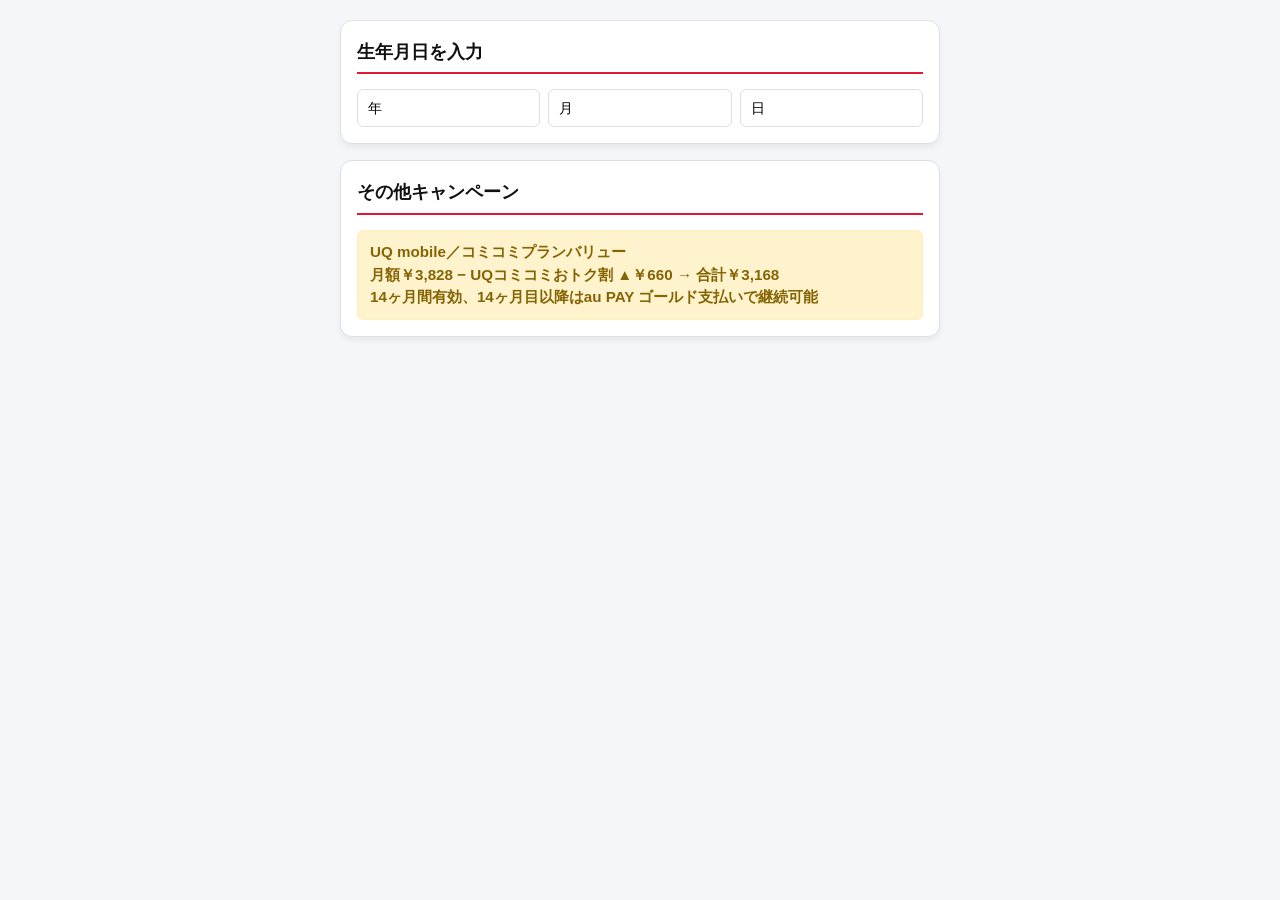
==== age.html @ 6cf2bc68 "Add files via upload" ====
<!DOCTYPE html>
<html lang="ja">

<head>
  <meta charset="UTF-8">
  <meta name="viewport" content="width=device-width, initial-scale=1.0">
  <title>年齢別プラン・キャンペーン</title>
  <link rel="stylesheet" href="style.css">
  <style>
    html,
    body {
      overscroll-behavior-y: auto;
    }

    body {
      padding: 20px 16px 40px;
    }

    .birth-select-row {
      display: flex;
      align-items: center;
      gap: 8px;
    }

    .birth-select-row select {
      flex: 1;
      min-width: 0;
    }

    #birth-age-display {
      display: none;
      margin-top: 12px;
      font-weight: 700;
      font-size: 1rem;
      color: var(--primary-color);
    }

    #age-no-match {
      display: none;
      color: var(--text-sub);
      font-size: 0.9rem;
      padding: 8px 4px;
    }

    .plan-result-card {
      border-left-width: 6px;
      border-left-style: solid;
      padding: 0;
      overflow: hidden;
    }

    .plan-card-header {
      display: flex;
      align-items: center;
      gap: 10px;
      width: 100%;
      border: none;
      background: transparent;
      margin: 0;
      padding: 16px;
      font: inherit;
      text-align: left;
      cursor: pointer;
      color: inherit;
    }

    .plan-card-header:focus-visible {
      outline: 2px solid var(--primary-color);
      outline-offset: -2px;
    }

    .plan-card-chevron {
      margin-left: auto;
      flex-shrink: 0;
      font-size: 0.8rem;
      color: var(--text-sub);
      transition: transform 0.2s ease;
    }

    .plan-card-header[aria-expanded="true"] .plan-card-chevron {
      transform: rotate(180deg);
    }

    .plan-card-body {
      display: none;
      padding: 0 16px 16px;
    }

    .plan-card-total-memo {
      display: none;
    }

    .result-card-carrier {
      display: inline-block;
      font-size: 0.75rem;
      font-weight: 700;
      padding: 2px 10px;
      border-radius: 999px;
      flex-shrink: 0;
    }

    .result-card-name {
      flex: 1;
      min-width: 0;
      font-size: 1.1rem;
      font-weight: 700;
      color: #111;
    }

    .result-card-age {
      font-size: 0.85rem;
      color: var(--text-sub);
      margin-top: -6px;
      margin-bottom: 12px;
    }

    .plan-sub-title {
      margin: 0 0 10px 0;
      font-size: 0.95rem;
      color: #555;
      font-weight: 700;
    }

    .no-discount-note {
      color: #888;
      font-size: 0.88rem;
    }

    #age-call-benefit-card .program-notice-box {
      margin-top: 0;
      margin-bottom: 10px;
    }

    #age-call-benefit-card .program-notice-box:last-child {
      margin-bottom: 0;
    }
  </style>
</head>

<body>
  <div class="container">
    <div class="card">
      <h2>生年月日を入力</h2>
      <div class="birth-select-row">
        <select id="birth-year" onchange="onBirthChange()"></select>
        <select id="birth-month" onchange="onBirthChange()"></select>
        <select id="birth-day" onchange="onBirthChange()"></select>
      </div>
      <div id="birth-age-display"></div>
    </div>

    <div id="age-results-section" style="display:none;">
      <div class="card">
        <h2>加入可能プラン一覧</h2>
        <div id="age-plan-list" class="result-container"></div>
        <div id="age-no-match">契約可能なプラン・キャンペーンがありません</div>
      </div>

      <div id="age-call-benefit-card" class="card" style="display:none;">
        <h2>当てはまる通話特典</h2>
        <div id="age-call-benefit-list"></div>
      </div>
    </div>

    <div class="card">
      <h2>その他キャンペーン</h2>
      <div class="program-notice-box" style="margin-top:0;">
        <strong>UQ mobile／コミコミプランバリュー</strong><br>
        月額￥3,828 − UQコミコミおトク割 ▲￥660 → 合計￥3,168<br>
        14ヶ月間有効、14ヶ月目以降はau PAY ゴールド支払いで継続可能
      </div>
    </div>
  </div>

  <script>
    // =======================================================================================================================
    // 📱 年齢別プランデータ（carrierdata.xlsx Sheet5 セクション1「年齢別プラン・キャンペーン」より）
    // =======================================================================================================================
    const carrierHue = { docomo: 350, au: 28, UQ: 200, softbank: 46, Rakuten: 265 };

    function buildPlanColor(carrier, planIndex) {
      const hue = carrierHue[carrier] ?? 0;
      const lightness = Math.min(70, 38 + planIndex * 9);
      const bgLightness = Math.max(92, 97 - planIndex * 1.4);
      return {
        accent: `hsl(${hue}, 68%, ${lightness}%)`,
        bg: `hsl(${hue}, 55%, ${bgLightness}%)`,
        badgeBg: `hsl(${hue}, 60%, 91%)`,
        badgeText: `hsl(${hue}, 65%, 30%)`,
        priceText: `hsl(${hue}, 65%, 32%)`,
      };
    }

    const agePlans = [
      {
        carrier: "docomo", carrierLabel: "ドコモ", plan: "U15はじめてスマホプラン",
        ageMin: 0, ageMax: 15, ageLabel: "15歳以下",
        strages: [{ giga: "5GB", price: 1815 }, { giga: "10GB", price: 2695 }],
        discounts: { family: [], card: [{ tier: 1, value: 187 }], net: null },
        deadline: "満19歳まで",
        memo: "最大12ヶ月間dポイント（500/1000）還元、家族間通話無料、みんなドコモ割カウント対象"
      },
      {
        carrier: "docomo", carrierLabel: "ドコモ", plan: "ドコモU22割",
        ageMin: 0, ageMax: 22, ageLabel: "22歳以下",
        strages: [{ giga: "~28GB", price: 2970 }, { giga: "28~30GB", price: 2970 }, { giga: "30GB~", price: 7898 }],
        discounts: { family: [{ tier: 1, value: 550 }, { tier: 2, value: 1210 }], card: [{ tier: 1, value: 220 }, { tier: 2, value: 550 }], net: 1210 },
        deadline: "7ヶ月間",
        memo: "7ヶ月以降通常ドコモMAX"
      },
      {
        carrier: "docomo", carrierLabel: "ドコモ", plan: "ドコモU29割",
        ageMin: 23, ageMax: 29, ageLabel: "23~29歳",
        strages: [{ giga: "~28GB", price: 2970 }, { giga: "28~30GB", price: 2970 }, { giga: "30GB~", price: 7898 }],
        discounts: { family: [{ tier: 1, value: 550 }, { tier: 2, value: 1210 }], card: [{ tier: 1, value: 220 }, { tier: 2, value: 550 }], net: 1210 },
        deadline: "3ヶ月間",
        memo: "3ヶ月以降通常ドコモMAX"
      },
      {
        carrier: "au", carrierLabel: "au", plan: "U12バリュープラン",
        ageMin: 5, ageMax: 12, ageLabel: "5~12歳",
        strages: [{ giga: "無制限", price: 1870 }],
        discounts: { family: [{ tier: 1, value: 1100 }], card: [{ tier: 1, value: 220 }], net: null },
        deadline: "無し",
        memo: "低速"
      },
      {
        carrier: "au", carrierLabel: "au", plan: "U18バリュープラン",
        ageMin: 5, ageMax: 18, ageLabel: "5~18歳",
        strages: [{ giga: "~3GB", price: 2398 }, { giga: "3~20GB", price: 4048 }],
        discounts: { family: [{ tier: 1, value: 220 }, { tier: 2, value: 550 }], card: [{ tier: 1, value: 220 }], net: 550 },
        deadline: "22歳まで",
        memo: "23歳以降は一律で~20GB 4,048円"
      },
      {
        carrier: "au", carrierLabel: "au", plan: "シニアバリュープラン",
        ageMin: 60, ageMax: 999, ageLabel: "60歳以上",
        strages: [{ giga: "5GB", price: 4048 }],
        discounts: { family: [], card: [{ tier: 2, value: 220 }], net: 1100 },
        deadline: "無し",
        memo: "5分通話無料、カードは銀行でも"
      },
      {
        carrier: "softbank", carrierLabel: "softbank", plan: "スマホデビュープラン",
        ageMin: 5, ageMax: 18, ageLabel: "5~18歳",
        strages: [{ giga: "4GB", price: 1078 }, { giga: "20GB", price: 2728 }],
        discounts: { family: [], card: [], net: null },
        deadline: "13ヶ月間",
        memo: "新規のみ、新みんな家族割カウント対象"
      },
      {
        carrier: "Rakuten", carrierLabel: "Rakuten", plan: "最強こども割",
        ageMin: 0, ageMax: 12, ageLabel: "12歳以下",
        strages: [{ giga: "~3GB", price: 528 }, { giga: "3~20GB", price: 1958 }, { giga: "20GB~", price: 3058 }],
        discounts: { family: [], card: [], net: null },
        deadline: "13歳誕生月まで",
        memo: ""
      },
      {
        carrier: "Rakuten", carrierLabel: "Rakuten", plan: "最強青春割",
        ageMin: 13, ageMax: 22, ageLabel: "13~22歳",
        strages: [{ giga: "~3GB", price: 858 }, { giga: "3~20GB", price: 1958 }, { giga: "20GB~", price: 3058 }],
        discounts: { family: [], card: [], net: null },
        deadline: "23歳誕生月の翌月まで",
        memo: ""
      },
      {
        carrier: "Rakuten", carrierLabel: "Rakuten", plan: "最強シニアプログラム",
        ageMin: 65, ageMax: 999, ageLabel: "65歳以上",
        strages: [{ giga: "~3GB", price: 858 }, { giga: "3~20GB", price: 1958 }, { giga: "20GB~", price: 3058 }],
        discounts: { family: [], card: [], net: null },
        deadline: "無し",
        memo: ""
      }
    ];

    // 📞 通話特典（セクション2）：年齢一致時に該当プランカード一覧の下へ注記表示
    const callBenefits = [
      {
        carrierLabel: "UQ mobile", plan: "トクトクプランⅡ",
        ageMin: 60, ageMax: 999,
        content: "24時間通話放題1,980円が880円に", price: 880, other: ""
      },
      {
        carrierLabel: "softbank", plan: "スマホデビュープラン",
        ageMin: 60, ageMax: 999,
        content: "24時間通話放題1,980円が880円に", price: 880, other: "ガラケーからの乗り換えまたは機種変更のみ対象"
      },
      {
        carrierLabel: "Rakuten", plan: "最強プラン",
        ageMin: 65, ageMax: 999,
        content: "15分通話無料1,980円が880円ポイント還元で実質月額1,100円", price: 880, other: ""
      }
    ];

    function renderPlanCard(p, idx) {
      const color = buildPlanColor(p.carrier, idx);
      const strageOptions = p.strages
        .map((s, i) => `<option value="${i}">${s.giga}　￥${s.price.toLocaleString()}</option>`)
        .join('');

      let discountHtml = '';

      if (p.discounts.family.length === 2) {
        discountHtml += `
          <div class="section">
            <label for="family-select-${idx}">家族割引:</label>
            <select id="family-select-${idx}" onchange="updatePlanTotal(${idx})">
              <option value="">-- 選択しない --</option>
              <option value="${p.discounts.family[0].value}">①　▲￥${p.discounts.family[0].value.toLocaleString()}</option>
              <option value="${p.discounts.family[1].value}">②　▲￥${p.discounts.family[1].value.toLocaleString()}</option>
            </select>
          </div>`;
      } else if (p.discounts.family.length === 1) {
        const t = p.discounts.family[0];
        discountHtml += `
          <label class="checkbox-label">
            <input type="checkbox" id="family-check-${idx}" data-value="${t.value}" onchange="updatePlanTotal(${idx})">
            家族割引${t.tier === 1 ? '①' : '②'}　▲￥${t.value.toLocaleString()}
          </label>`;
      }

      if (p.discounts.card.length === 2) {
        discountHtml += `
          <div class="section">
            <label for="card-select-${idx}">カード割引:</label>
            <select id="card-select-${idx}" onchange="updatePlanTotal(${idx})">
              <option value="">-- 選択しない --</option>
              <option value="${p.discounts.card[0].value}">①　▲￥${p.discounts.card[0].value.toLocaleString()}</option>
              <option value="${p.discounts.card[1].value}">②　▲￥${p.discounts.card[1].value.toLocaleString()}</option>
            </select>
          </div>`;
      } else if (p.discounts.card.length === 1) {
        const t = p.discounts.card[0];
        discountHtml += `
          <label class="checkbox-label">
            <input type="checkbox" id="card-check-${idx}" data-value="${t.value}" onchange="updatePlanTotal(${idx})">
            カード割引${t.tier === 1 ? '①' : '②'}　▲￥${t.value.toLocaleString()}
          </label>`;
      }

      if (p.discounts.net !== null) {
        discountHtml += `
          <label class="checkbox-label">
            <input type="checkbox" id="net-check-${idx}" data-value="${p.discounts.net}" onchange="updatePlanTotal(${idx})">
            ネット割引　▲￥${p.discounts.net.toLocaleString()}
          </label>`;
      }

      if (!discountHtml) {
        discountHtml = `<div class="no-discount-note">対象の割引はありません</div>`;
      }

      return `
        <div class="card plan-result-card" style="border-left-color:${color.accent}; background:${color.bg};">
          <button type="button" class="plan-card-header" aria-expanded="false" aria-controls="plan-card-body-${idx}" onclick="togglePlanCard(${idx})">
            <span class="result-card-carrier" style="background:${color.badgeBg}; color:${color.badgeText};">${p.carrierLabel}</span>
            <span class="result-card-name">${p.plan}</span>
            <span class="plan-card-chevron">▼</span>
          </button>

          <div class="plan-card-body" id="plan-card-body-${idx}">
            <div class="result-card-age">対象年齢：${p.ageLabel}</div>

            <div class="sub-container">
              <h3 class="plan-sub-title">月額</h3>
              <div class="section">
                <label for="strage-select-${idx}">容量:</label>
                <select id="strage-select-${idx}" onchange="updatePlanTotal(${idx})">
                  <option value="">-- 容量を選択 --</option>
                  ${strageOptions}
                </select>
              </div>
              <div class="subtotal-wrapper">
                <div class="subtotal-box bg-plan">月額: <span id="monthly-output-${idx}">￥0</span></div>
              </div>
            </div>

            <div class="sub-container">
              <h3 class="plan-sub-title">割引</h3>
              <div class="checkbox-group" style="margin-bottom:0;">
                ${discountHtml}
              </div>
              <div class="subtotal-wrapper">
                <div class="subtotal-box bg-discount">割引合計: <span id="discount-output-${idx}">▲￥0</span></div>
              </div>
            </div>

            <div class="plan-card-total-memo" id="plan-total-memo-${idx}">
              <div class="subtotal-wrapper" style="margin-top:14px;">
                <div class="subtotal-box" style="background:#fff; border:2px solid ${color.accent}; font-size:1rem;">
                  合計月額: <span id="total-output-${idx}" style="color:${color.priceText};">￥0</span>
                </div>
              </div>

              <div class="program-notice-box">
                <strong>メモ（備考）</strong><br>
                割引期限：${p.deadline}${p.memo ? `<br>${p.memo}` : ''}
              </div>
            </div>
          </div>
        </div>
      `;
    }

    function togglePlanCard(idx) {
      const header = document.querySelector(`#plan-card-body-${idx}`).previousElementSibling;
      const body = document.getElementById(`plan-card-body-${idx}`);
      const isOpen = body.style.display === 'block';
      body.style.display = isOpen ? 'none' : 'block';
      header.setAttribute('aria-expanded', String(!isOpen));
    }

    function updatePlanTotal(idx) {
      const p = agePlans[idx];
      const strageSelect = document.getElementById(`strage-select-${idx}`);
      const strageIdx = strageSelect.value;
      const monthlyPrice = strageIdx !== '' ? p.strages[strageIdx].price : 0;

      let discountTotal = 0;
      const familySelect = document.getElementById(`family-select-${idx}`);
      const familyCheck = document.getElementById(`family-check-${idx}`);
      if (familySelect && familySelect.value) discountTotal += parseInt(familySelect.value, 10);
      if (familyCheck && familyCheck.checked) discountTotal += parseInt(familyCheck.dataset.value, 10);

      const cardSelect = document.getElementById(`card-select-${idx}`);
      const cardCheck = document.getElementById(`card-check-${idx}`);
      if (cardSelect && cardSelect.value) discountTotal += parseInt(cardSelect.value, 10);
      if (cardCheck && cardCheck.checked) discountTotal += parseInt(cardCheck.dataset.value, 10);

      const netCheck = document.getElementById(`net-check-${idx}`);
      if (netCheck && netCheck.checked) discountTotal += parseInt(netCheck.dataset.value, 10);

      document.getElementById(`monthly-output-${idx}`).textContent = `￥${monthlyPrice.toLocaleString()}`;
      document.getElementById(`discount-output-${idx}`).textContent = `▲￥${discountTotal.toLocaleString()}`;

      const total = strageIdx !== '' ? Math.max(0, monthlyPrice - discountTotal) : 0;
      document.getElementById(`total-output-${idx}`).textContent = `￥${total.toLocaleString()}`;

      document.getElementById(`plan-total-memo-${idx}`).style.display = strageIdx !== '' ? 'block' : 'none';
    }

    // =======================================================================================================================
    // 🎂 生年月日プルダウン：年（西暦＋元号）・月・日を選択させ、そこから満年齢を算出する
    // =======================================================================================================================
    const eraTable = [
      { key: 'showa', name: '昭和', start: new Date(1926, 11, 25), end: new Date(1989, 0, 7) },
      { key: 'heisei', name: '平成', start: new Date(1989, 0, 8), end: new Date(2019, 3, 30) },
      { key: 'reiwa', name: '令和', start: new Date(2019, 4, 1), end: null },
    ];

    // 指定した西暦年に重なる元号区間を返す（1989年・2019年のように年の途中で改元する年は2区間になる）
    function getEraSegmentsForYear(y) {
      const yearStart = new Date(y, 0, 1);
      const yearEnd = new Date(y, 11, 31);
      const segments = [];
      eraTable.forEach(era => {
        const segStart = era.start > yearStart ? era.start : yearStart;
        const effectiveEnd = era.end === null ? yearEnd : (era.end < yearEnd ? era.end : yearEnd);
        if (segStart <= effectiveEnd) {
          segments.push({
            key: era.key,
            name: era.name,
            eraYear: y - era.start.getFullYear() + 1,
            minMonth: segStart.getMonth() + 1,
            minDay: segStart.getDate(),
            maxMonth: effectiveEnd.getMonth() + 1,
            maxDay: effectiveEnd.getDate(),
          });
        }
      });
      return segments;
    }

    function populateBirthYearOptions() {
      const yearSelect = document.getElementById('birth-year');
      const currentYear = new Date().getFullYear();
      let options = '<option value="">年</option>';
      for (let y = currentYear; y >= currentYear - 100; y--) {
        getEraSegmentsForYear(y).forEach(seg => {
          const eraLabel = seg.eraYear === 1 ? `${seg.name}元年` : `${seg.name}${seg.eraYear}年`;
          options += `<option value="${y}-${seg.key}">${y}年（${eraLabel}）</option>`;
        });
      }
      yearSelect.innerHTML = options;
    }

    function populateBirthMonthOptions() {
      const yearSelect = document.getElementById('birth-year');
      const monthSelect = document.getElementById('birth-month');
      const prevValue = monthSelect.value;

      let minMonth = 1, maxMonth = 12;
      if (yearSelect.value) {
        const [yStr, key] = yearSelect.value.split('-');
        const seg = getEraSegmentsForYear(parseInt(yStr, 10)).find(s => s.key === key);
        if (seg) { minMonth = seg.minMonth; maxMonth = seg.maxMonth; }
      }

      let options = '<option value="">月</option>';
      for (let m = minMonth; m <= maxMonth; m++) {
        options += `<option value="${m}">${m}月</option>`;
      }
      monthSelect.innerHTML = options;

      if (prevValue && parseInt(prevValue, 10) >= minMonth && parseInt(prevValue, 10) <= maxMonth) {
        monthSelect.value = prevValue;
      }
    }

    function populateBirthDayOptions() {
      const yearSelect = document.getElementById('birth-year');
      const monthSelect = document.getElementById('birth-month');
      const daySelect = document.getElementById('birth-day');
      const prevValue = daySelect.value;

      const month = monthSelect.value ? parseInt(monthSelect.value, 10) : null;
      let minDay = 1;
      let maxDay = 31;

      if (yearSelect.value && month) {
        const [yStr, key] = yearSelect.value.split('-');
        const y = parseInt(yStr, 10);
        maxDay = new Date(y, month, 0).getDate();
        const seg = getEraSegmentsForYear(y).find(s => s.key === key);
        if (seg) {
          if (month === seg.minMonth) minDay = Math.max(minDay, seg.minDay);
          if (month === seg.maxMonth) maxDay = Math.min(maxDay, seg.maxDay);
        }
      }

      let options = '<option value="">日</option>';
      for (let d = minDay; d <= maxDay; d++) {
        options += `<option value="${d}">${d}日</option>`;
      }
      daySelect.innerHTML = options;

      if (prevValue && parseInt(prevValue, 10) >= minDay && parseInt(prevValue, 10) <= maxDay) {
        daySelect.value = prevValue;
      }
    }

    function calcAge(year, month, day) {
      const today = new Date();
      const birth = new Date(year, month - 1, day);
      let age = today.getFullYear() - birth.getFullYear();
      const hasHadBirthdayThisYear =
        (today.getMonth() > birth.getMonth()) ||
        (today.getMonth() === birth.getMonth() && today.getDate() >= birth.getDate());
      if (!hasHadBirthdayThisYear) age--;
      return age;
    }

    function onBirthChange() {
      populateBirthMonthOptions();
      populateBirthDayOptions();

      const yearVal = document.getElementById('birth-year').value;
      const monthRaw = document.getElementById('birth-month').value;
      const dayRaw = document.getElementById('birth-day').value;
      const resultsSection = document.getElementById('age-results-section');
      const ageDisplay = document.getElementById('birth-age-display');
      const listEl = document.getElementById('age-plan-list');
      const noMatchEl = document.getElementById('age-no-match');
      const callCard = document.getElementById('age-call-benefit-card');
      const callList = document.getElementById('age-call-benefit-list');

      if (yearVal === '' || monthRaw === '' || dayRaw === '') {
        resultsSection.style.display = 'none';
        ageDisplay.style.display = 'none';
        return;
      }

      const yearRaw = yearVal.split('-')[0];
      const age = calcAge(parseInt(yearRaw, 10), parseInt(monthRaw, 10), parseInt(dayRaw, 10));
      if (isNaN(age) || age < 0) {
        resultsSection.style.display = 'none';
        ageDisplay.style.display = 'none';
        return;
      }

      ageDisplay.textContent = `満${age}歳`;
      ageDisplay.style.display = 'block';

      resultsSection.style.display = 'block';

      const matches = agePlans
        .map((p, idx) => ({ p, idx }))
        .filter(({ p }) => age >= p.ageMin && age <= p.ageMax);

      if (matches.length === 0) {
        listEl.innerHTML = '';
        noMatchEl.style.display = 'block';
      } else {
        noMatchEl.style.display = 'none';
        listEl.innerHTML = matches.map(({ p, idx }) => renderPlanCard(p, idx)).join('');
        matches.forEach(({ idx }) => updatePlanTotal(idx));
      }

      const matchedBenefits = callBenefits.filter(b => age >= b.ageMin && age <= b.ageMax);
      if (matchedBenefits.length > 0) {
        callCard.style.display = 'block';
        callList.innerHTML = matchedBenefits.map(b => `
          <div class="program-notice-box">
            <strong>${b.carrierLabel}／${b.plan}</strong><br>
            ${b.content}　→　月額￥${b.price.toLocaleString()}
            ${b.other ? `<br>${b.other}` : ''}
          </div>
        `).join('');
      } else {
        callCard.style.display = 'none';
        callList.innerHTML = '';
      }
    }

    populateBirthYearOptions();
    populateBirthMonthOptions();
    populateBirthDayOptions();

    // iframeの中から、親画面（ブラウザのタブ）のタイトルを強制的に書き換える
    if (window.parent !== window) {
      window.parent.document.title = "年齢別プラン";
    }
  </script>
</body>

</html>
---- style.css ----
:root {
      --primary-color: #e31837;
      --primary-light: #fff5f6;
      --accent-once: #ff9800;
      --accent-once-light: #fff9c4;
      --accent-divide: #1e88e5;
      --accent-kaedoki: #2e7d32;
      --accent-kaedoki-light: #e8f5e9;
      --text-main: #333333;
      --text-sub: #495057;
      --bg-body: #f4f6f9;
      --bg-card: #ffffff;
      --border-color: #e0e0e0;
    }

    * {
      box-sizing: border-box;
    }

    /* 📱 【スマホ画面風】枠付き・固定ヘッダーデザイン */
    .app-header-fixed, 
    header, 
    header *, 
    .header-content, 
    .header-brand {
      background: transparent !important; /* 中の余計な背景をすべて透明化 */
    }

    /* 🎨 ここでお好みのヘッダーの色を指定してください（現在は綺麗な真っ白） */
    .app-header-fixed, header {
      background-color: #9e7d7e !important; 
      background: #1a4d2f !important;
    }

    /* 💡 ブランド名（VEIL）のデザイン */
    .header-brand {
      display: block !important;
      font-size: 0.75rem !important;
      font-weight: 900 !important;
      letter-spacing: 0.2em !important;
      color: #94a3b8 !important; /* スタイリッシュなライトグレー */
      margin-bottom: 2px !important;
    }

    /* 👑 タイトル文字：インラインと合わせて徹底的にダークネイビー化 */
    .page-title-navy {
      color: #1e293b !important;
      font-size: 1.15rem !important;
      font-weight: 800 !important;   
      margin: 0 !important;          
      letter-spacing: 0.03em !important;
      display: inline-block !important;
    }

    body {
      font-family: 'Helvetica Neue', Arial, 'Hiragino Kaku Gothic ProN', 'Hiragino Sans', Meiryo, sans-serif;
      background-color: var(--bg-body);
      color: var(--text-main);
      line-height: 1.6;
      margin: 0;
      padding: 0;
    }

    .container {
      max-width: 600px;
      margin: 0 auto;
    }

    .card {
      background: var(--bg-card);
      border-radius: 12px;
      box-shadow: 0 4px 6px rgba(0, 0, 0, 0.05);
      padding: 16px;
      margin-bottom: 16px;
      border: 1px solid var(--border-color);
    }

    h2 {
      font-size: 1.15rem;
      color: #111;
      margin-top: 0;
      margin-bottom: 15px;
      padding-bottom: 6px;
      border-bottom: 2px solid var(--primary-color);
      display: flex;
      justify-content: space-between;
      align-items: center;
    }

    .alert-banner {
      background-color: #ffebee;
      color: #c62828;
      border: 2px solid #ef5350;
      padding: 12px;
      border-radius: 12px;
      margin-bottom: 16px;
      font-weight: bold;
      font-size: 0.9rem;
      box-shadow: 0 4px 6px rgba(0, 0, 0, 0.05);
      display: none;
    }

    .buy-option-block {
      padding: 12px;
      border-radius: 8px;
      background-color: #f8f9fa;
      margin-top: 12px;
      border: 1px solid var(--border-color);
    }

    .buy-option-block h3 {
      font-size: 0.95rem;
      color: #555;
      margin-top: 0;
      margin-bottom: 10px;
    }

    .buy-option-block.active-divide {
      border-left: 5px solid var(--accent-divide);
      background-color: #f1f8ff;
    }

    .buy-option-block.active-divide h3 {
      color: var(--accent-divide);
      font-weight: bold;
    }

    .buy-option-block.active-kaedoki {
      border-left: 5px solid var(--accent-kaedoki);
      background-color: var(--accent-kaedoki-light);
    }

    .buy-option-block.active-kaedoki h3 {
      color: var(--accent-kaedoki);
      font-weight: bold;
    }

    .section {
      margin-bottom: 12px;
      display: flex;
      align-items: center;
      flex-wrap: wrap;
      gap: 8px;
    }

    label {
      font-weight: 600;
      font-size: 0.9rem;
    }

    select,
    input[type="number"],
    input[type="date"] {
      width: 100%;
      max-width: 100%;
      padding: 10px;
      border-radius: 6px;
      border: 1px solid var(--border-color);
      font-size: 0.9rem;
      background-color: #fff;
      outline: none;
      -webkit-appearance: none;
      appearance: none; /* ★これをすぐ下に書き足す */
    }

    input[type="number"]::-webkit-outer-spin-button,
    input[type="number"]::-webkit-inner-spin-button {
      -webkit-appearance: none;
      margin: 0;
    }

    input[type="number"] {
      -moz-appearance: textfield;
      appearance: none; /* ★これをすぐ下に書き足す */
    }

    .section select,
    .section input {
      flex: 1;
      min-width: 130px;
    }

    select:focus,
    input:focus {
      border-color: var(--primary-color);
    }

    select:disabled,
    input:disabled {
      background-color: #e9ecef;
      color: #adb5bd;
    }

    .input-error-highlight {
      border: 2px solid #ef5350 !important;
      background-color: #ffebee !important;
    }

    .amount-input {
      text-align: right;
    }

    .text-display-badge {
      display: block;
      width: 100%;
      padding: 10px 0;
      color: #0d47a1;
      font-size: 1.2rem;
      font-weight: bold;
      text-align: right;
    }

    .checkbox-group {
      display: grid;
      grid-template-columns: 1fr;
      gap: 10px;
      margin-bottom: 15px;
    }

    .checkbox-label {
      width: 100%;
      box-sizing: border-box;
      display: flex;
      align-items: center;
      gap: 10px;
    }

    #off .checkbox-label {
      justify-content: space-between;
    }

    #off .checkbox-label .label-left {
      display: flex;
      align-items: center;
      gap: 10px;
    }

    .discount-price {
      white-space: nowrap;
      font-size: 1.1rem;
    }

    .checkbox-label input[type="checkbox"] {
      width: 18px;
      height: 18px;
      flex-shrink: 0;
      accent-color: var(--primary-color);
    }

    .clear-all-label {
      font-size: 0.85rem;
      color: #212529;
      font-weight: 700;
      cursor: pointer;
      display: flex;
      align-items: center;
      gap: 5px;
    }

    .sub-container {
      margin-top: 10px;
      padding: 12px;
      border-left: 4px solid #007bff;
      background-color: #f8f9fa;
      border-radius: 0 8px 8px 0;
    }

    .disabled-box {
      display: none;
      opacity: 0.35;
      background-color: #eaeaea !important;
      border-left-color: #999 !important;
      pointer-events: none;
    }

    .result-locked {
      opacity: 0.5 !important;
      border: 2px dashed #ef5350 !important;
    }

    .subtotal-wrapper {
      display: flex;
      flex-direction: column;
      align-items: flex-end;
      gap: 6px;
      margin-top: 10px;
    }

    .subtotal-box {
      font-size: 0.9rem;
      font-weight: bold;
      color: #333;
      padding: 6px 12px;
      border-radius: 6px;
      display: inline-block;
    }

    .subtotal-box.bg-plan {
      background-color: #e3f2fd;
      border-right: 4px solid #1e88e5;
    }

    .subtotal-box.bg-option {
      background-color: #f3e5f5;
      border-right: 4px solid #8e24aa;
    }

    .subtotal-box.bg-discount {
      background-color: #e8f5e9;
      border-right: 4px solid #2e7d32;
    }

    .subtotal-box span {
      font-size: 1.1rem;
      margin-left: 5px;
    }

    .subtotal-box.bg-plan span {
      color: #1e88e5;
    }

    .subtotal-box.bg-option span {
      color: #8e24aa;
    }

    .subtotal-box.bg-discount span {
      color: #2e7d32;
    }

    input[type="checkbox"]:disabled {
      opacity: 0.5;
      cursor: not-allowed;
    }

    :has(> input[type="checkbox"]:disabled), 
    label:has(input:disabled) {
      color: #aaaaaa;
      cursor: not-allowed;
    }

    .day-subtotal-box {
      font-size: 0.9rem;
      font-weight: bold;
      color: #495057;
      padding: 2px 12px 6px 12px;
    }

    .day-subtotal-box span {
      font-size: 1.1rem;
      margin-left: 5px;
      color: #666;
    }

    .day-price-container {
      margin-top: 12px;
      padding: 12px;
      border: 1px dashed #ced4da;
      background-color: #fffde7;
      border-radius: 8px;
    }

    .result-container {
      display: flex;
      flex-direction: column;
      gap: 16px;
      margin-top: 10px;
    }

    .price-box {
      width: 100%;
      border-radius: 10px;
      padding: 18px;
      box-shadow: 0 2px 4px rgba(0, 0, 0, 0.02);
      border: 1px solid var(--border-color);
    }

    .price-box strong {
      display: block;
      font-size: 1.15rem;
      margin-bottom: 12px;
      padding-bottom: 6px;
      border-bottom: 1px solid rgba(0, 0, 0, 0.08);
    }

    .price-amount {
      font-size: 2rem;
      font-weight: 800;
      margin-top: 10px;
      padding-top: 6px;
      border-top: 2px dashed rgba(0, 0, 0, 0.1);
      text-align: right;
    }

    .price-breakdown {
      font-size: 1.05rem;
      font-weight: 600;
      line-height: 1.6;
    }

    .breakdown-line {
      display: block;
      margin-bottom: 5px;
      padding-left: 14px;
      text-indent: -14px;
    }

    .breakdown-line::before {
      content: "・";
      font-weight: bold;
    }

    .program-notice-box {
      margin-top: 10px;
      padding: 10px 12px;
      background-color: #fff3cd;
      border: 1px solid #ffeeba;
      border-radius: 6px;
      font-size: 0.95rem;
      color: #856404;
      font-weight: bold;
      line-height: 1.5;
    }

    .box-once {
      background-color: var(--accent-once-light);
      border-top: 4px solid var(--accent-once);
    }

    .box-once .price-breakdown {
      color: #5c4308;
    }

    .box-once .price-amount {
      color: #b78103;
    }

    .box-month1 {
      background-color: var(--primary-light);
      border-top: 4px solid var(--primary-color);
    }

    .box-month1 .price-breakdown {
      color: #212529;
    }

    .box-month1 .price-amount {
      color: var(--primary-color);
    }

    .box-month2 {
      background-color: #e3f2fd;
      border-top: 4px solid #1e88e5;
    }

    .box-month2 .price-breakdown {
      color: #212529;
    }

    .box-month2 .price-amount {
      color: #0d47a1;
    }

    .box-continue {
      background-color: #f1f8ff;
      border-top: 4px solid #0288d1;
    }

    .box-continue .price-breakdown {
      color: #212529;
    }

    .box-continue .price-amount {
      color: #0288d1;
    }

    .box-kaedoki {
      background-color: var(--accent-kaedoki-light);
      border-top: 4px solid var(--accent-kaedoki);
    }

    .box-kaedoki .price-breakdown {
      color: #1b5e20;
    }

    .box-kaedoki .price-amount {
      color: var(--accent-kaedoki);
    }

    .badge-info {
      display: inline-block;
      background-color: #2e7d32;
      color: white;
      padding: 3px 8px;
      font-size: 0.85rem;
      border-radius: 4px;
      margin-bottom: 8px;
    }

    .kaedoki-inner-box {
      margin-top: 12px;
      background: rgba(255, 255, 255, 0.6);
      padding: 12px;
      border-radius: 6px;
      border: 1px solid rgba(0, 0, 0, 0.05);
    }
    .breakdown-line {
  color: #333333 !important; /* お好みに応じて #000000（真っ黒）でもOKです */
}

    .btn-reset {
      display: inline-flex;
      align-items: center;
      justify-content: center;
      gap: 6px;
      background-color: #f5f5f7;
      color: #555555;
      border: 1px solid #d2d2d7;
      border-radius: 8px;
      padding: 8px 16px;
      font-size: 0.9rem;
      font-weight: 600;
      cursor: pointer;
      transition: all 0.2s ease;
      box-shadow: 0 1px 2px rgba(0,0,0,0.05);
    }

    .btn-reset:hover {
      background-color: #e8e8ed;
      color: #1d1d1f;
      border-color: #86868b;
    }

    .btn-reset:active {
      transform: scale(0.97);
      background-color: #d2d2d7;
    }

    .btn-reset:hover .btn-reset-icon {
      transform: rotate(-180deg);
      transition: transform 0.4s ease;
    }

    .error-msg-red {
      display: inline-block;
      font-size: 0.9rem !important; 
      color: #c92a2a !important;   
      line-height: 1.2 !important;
      text-align: center !important;
      background-color: #fff5f5 !important;
      border: 1px solid #ffc9c9 !important;
      border-radius: 6px;
      padding: 4px 8px;
      margin-top: 4px;
      box-sizing: border-box;
    }

    .price-box.box-month1, 
#once-fee-box-1.price-box {
  background-color: #dbeafe !important; /* #e6f2ff から変更 */
  border: 1.8px solid #1d4ed8 !important;
}

/* 🟩 グリーン：ほんの少しだけ緑を強く */
#continue-fee-box-2.price-box,
#kaedoki-month2-box.price-box {
  background-color: #dcfce7 !important; /* #ebfbee から変更 */
  border: 1.8px solid #2b8a3e !important;
}

/* 🟨 オレンジ：そのままでもOKですが、よりオレンジ寄りに */
#continue-fee-box-3.price-box,
#kaedoki-month3-23-box.price-box,
#once-fee-box-2.price-box {
  background-color: #ffedd5 !important; /* #fff9db から変更 */
  border: 1.8px solid #d9480f !important;
}

    #once-fee-box.price-box,
    #kaedoki-extend-box.price-box,
    .price-box.box-kaedoki {
      background-color: #f3f0ff !important;
      border: 1.8px solid #7c3aed !important;
    }

    /* 📱 メインページの余白（固定フッター被り防止） */
    .app-page {
      padding-bottom: 100px !important;
      box-sizing: border-box;
    }

    /* 📱 スマホ風の固定フッター（重複を整理した綺麗な一本化版） */
    .app-footer {
      position: fixed !important;
      bottom: 0 !important;
      left: 0 !important;
      width: 100% !important;
      height: 60px !important;
      background-color: #7a99cf !important;
      border-top: 1px solid #e0e0e0 !important;
      display: flex !important;
      justify-content: space-around !important;
      align-items: center !important;
      z-index: 1000 !important;
      box-shadow: 0 -2px 10px rgba(0, 0, 0, 0.05) !important;
      padding-bottom: env(safe-area-inset-bottom) !important;
    }

    .footer-tab {
      flex: 1;
      display: flex;
      flex-direction: column;
      align-items: center;
      justify-content: center;
      color: #1e293b;
      cursor: pointer;
      font-size: 0.75rem;
      height: 100%;
    }

    .footer-tab.active {
      color: #ffffff !important; /* エラーの濃い赤と合わせて洗練度アップ */
      font-weight: bold;
    }

    .tab-icon {
      font-size: 1.4rem;
      margin-bottom: 2px;
    }
    *, *::before, *::after {
      --text-main: #1e293b !important; /* もし変数が悪さをしていれば元から断つ */
    }
    
    h1, .page-title-navy, .main-title, header h1 {
      color: #1e293b !important;
    }
    .veil-app-header {
  position: sticky !important;
  top: 0 !important;
  left: 0 !important;
  width: 100% !important;
  background-color: #7a99cf !important; 
  border: none !important;
  box-shadow: none !important;
  
  /* 📐 【変更】上下のパディングを14px → 6pxに狭め、文字との間隔をタイトに */
  padding: 6px 0 !important; 
  
  display: flex !important;
  flex-direction: column !important;
  align-items: center !important;
  justify-content: center !important;
  z-index: 9999 !important;
  box-sizing: border-box !important;
}

/* 🎨 ブランド名（Veil）のスタイル */
.veil-brand-text {
  background: transparent !important;
  color: #ffffff !important; 
  font-family: 'Alex Brush', cursive !important;
  
  /* 📐 【変更】フォントサイズを2.5rem → 3.5remに大幅アップ！ */
  font-size: 3.5rem !important;     
  font-weight: 500 !important;
  line-height: 1 !important;
  
  letter-spacing: 0em !important;   
  text-transform: none !important; 
  
  /* 📐 【変更】下の余白をゼロにして、ヘッダーの底面に近づけました */
  margin: 0 !important;
  display: inline-block !important;
}

/* 🎯 【新設】枠外に移動したタイトルのスタイル */
.veil-outer-title {
  background: transparent !important;
  color: #1e293b !important; 
  
  /* 📐 【ここを変更！】1.25rem から 1.6rem（または 1.8rem など）に増やすとさらに大きくなります */
  font-size: 1.6rem !important; 
  
  font-weight: 800 !important;   
  letter-spacing: 0.05em !important;
  text-align: center !important;
  display: block !important;
  width: 100% !important;
  margin: 20px 0 15px 0 !important; 
}
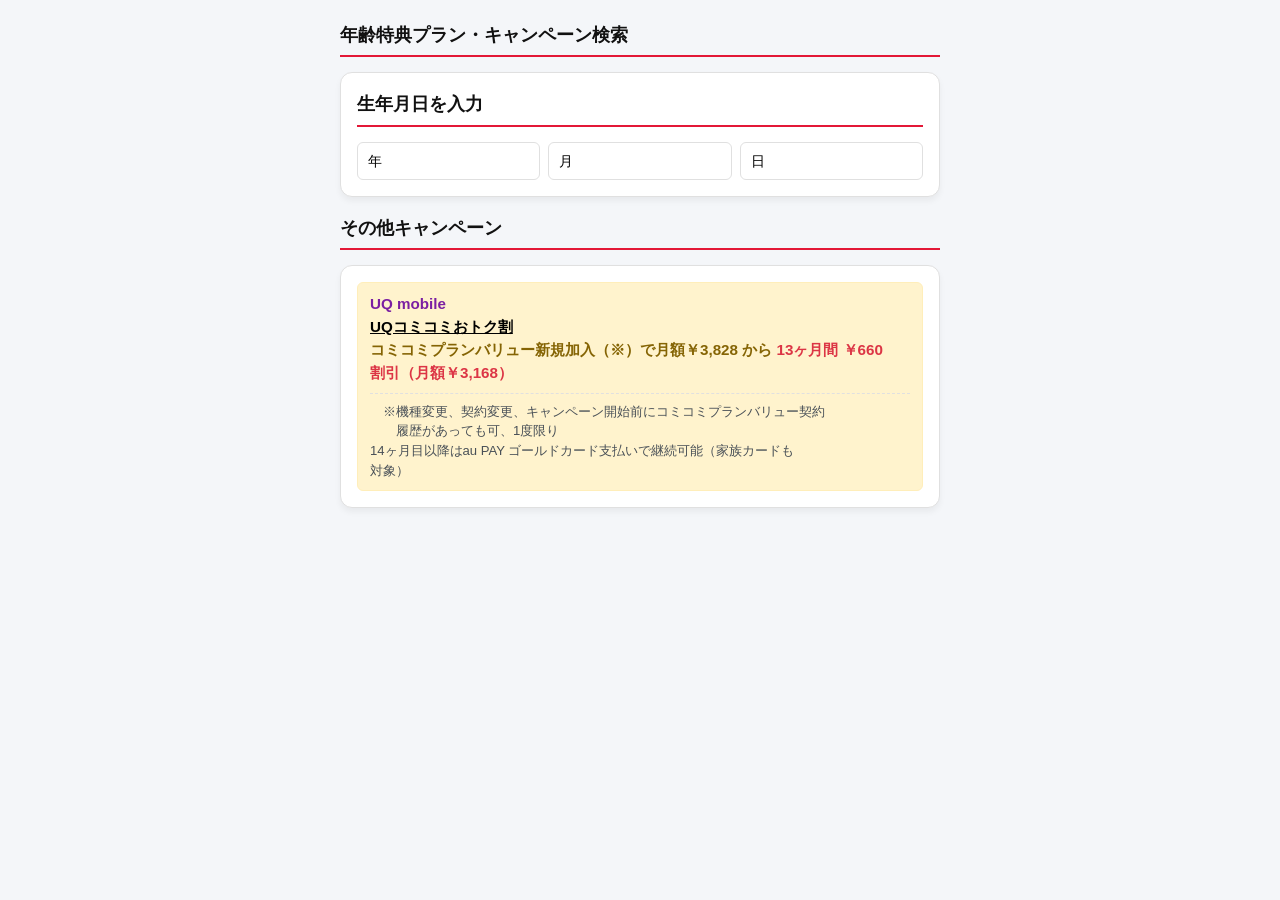
==== commit 92e06ba6: "Update age.html" ====
--- a/age.html
+++ b/age.html
@@ -40,6 +40,24 @@
       color: var(--text-sub);
       font-size: 0.9rem;
       padding: 8px 4px;
+    }
+
+    #age-year-oob-message {
+      display: none;
+      margin-top: 12px;
+      color: var(--primary-color);
+      font-weight: 700;
+      font-size: 0.9rem;
+      padding: 8px 4px;
+    }
+
+    .result-card-memo {
+      margin-top: 8px;
+      font-size: 0.82rem;
+      font-weight: 400;
+      color: var(--text-sub);
+      padding-top: 8px;
+      border-top: 1px dashed var(--border-color);
     }
 
     .plan-result-card {
@@ -134,11 +152,15 @@
     #age-call-benefit-card .program-notice-box:last-child {
       margin-bottom: 0;
     }
+    h1 {
+      margin-top: 40px;
+    }
   </style>
 </head>
 
 <body>
   <div class="container">
+    <h2>年齢特典プラン・キャンペーン検索</h2>
     <div class="card">
       <h2>生年月日を入力</h2>
       <div class="birth-select-row">
@@ -146,6 +168,7 @@
         <select id="birth-month" onchange="onBirthChange()"></select>
         <select id="birth-day" onchange="onBirthChange()"></select>
       </div>
+      <div id="age-year-oob-message">選択した年では対象となるプラン・キャンペーンがないため、月日は選択できません</div>
       <div id="birth-age-display"></div>
     </div>
 
@@ -162,12 +185,16 @@
       </div>
     </div>
 
+    <h2>その他キャンペーン</h2>
     <div class="card">
-      <h2>その他キャンペーン</h2>
       <div class="program-notice-box" style="margin-top:0;">
-        <strong>UQ mobile／コミコミプランバリュー</strong><br>
-        月額￥3,828 − UQコミコミおトク割 ▲￥660 → 合計￥3,168<br>
-        14ヶ月間有効、14ヶ月目以降はau PAY ゴールド支払いで継続可能
+        <strong style="color:#7b1fa2;">UQ mobile</strong><br>
+        <strong style="color:#000; text-decoration:underline;">UQコミコミおトク割</strong><br>
+        コミコミプランバリュー新規加入（※）で月額￥3,828 から <span style="color:#dc3545;">13ヶ月間 ￥660<br>割引（月額￥3,168）</span><br>
+        <div class="result-card-memo">
+          　※機種変更、契約変更、キャンペーン開始前にコミコミプランバリュー契約<br>　　履歴があっても可、1度限り<br>
+          14ヶ月目以降はau PAY ゴールドカード支払いで継続可能（家族カードも<br>対象）
+        </div>
       </div>
     </div>
   </div>
@@ -176,18 +203,26 @@
     // =======================================================================================================================
     // 📱 年齢別プランデータ（carrierdata.xlsx Sheet5 セクション1「年齢別プラン・キャンペーン」より）
     // =======================================================================================================================
-    const carrierHue = { docomo: 350, au: 28, UQ: 200, softbank: 46, Rakuten: 265 };
-
-    function buildPlanColor(carrier, planIndex) {
-      const hue = carrierHue[carrier] ?? 0;
-      const lightness = Math.min(70, 38 + planIndex * 9);
-      const bgLightness = Math.max(92, 97 - planIndex * 1.4);
+    // キャリアごとの固定カラー（search.html と統一）
+    const carrierColor = {
+      docomo: "#ff0000",
+      au: "#f57c00",
+      UQ: "#7b1fa2",
+      softbank: "#9e9e9e",
+      Rakuten: "#ff00a7",
+    };
+    const carrierBgColor = {
+      docomo: "#fff2f1",
+      au: "#fff3e6",
+      UQ: "#f3e8fb",
+      softbank: "#f5f5f5",
+      Rakuten: "#ffe9ef",
+    };
+
+    function buildPlanColor(carrier) {
       return {
-        accent: `hsl(${hue}, 68%, ${lightness}%)`,
-        bg: `hsl(${hue}, 55%, ${bgLightness}%)`,
-        badgeBg: `hsl(${hue}, 60%, 91%)`,
-        badgeText: `hsl(${hue}, 65%, 30%)`,
-        priceText: `hsl(${hue}, 65%, 32%)`,
+        accent: carrierColor[carrier],
+        bg: carrierBgColor[carrier],
       };
     }
 
@@ -294,7 +329,7 @@
     ];
 
     function renderPlanCard(p, idx) {
-      const color = buildPlanColor(p.carrier, idx);
+      const color = buildPlanColor(p.carrier);
       const strageOptions = p.strages
         .map((s, i) => `<option value="${i}">${s.giga}　￥${s.price.toLocaleString()}</option>`)
         .join('');
@@ -354,7 +389,7 @@
       return `
         <div class="card plan-result-card" style="border-left-color:${color.accent}; background:${color.bg};">
           <button type="button" class="plan-card-header" aria-expanded="false" aria-controls="plan-card-body-${idx}" onclick="togglePlanCard(${idx})">
-            <span class="result-card-carrier" style="background:${color.badgeBg}; color:${color.badgeText};">${p.carrierLabel}</span>
+            <span class="result-card-carrier" style="background:#fff; border:1.5px solid ${color.accent}; color:${color.accent};">${p.carrierLabel}</span>
             <span class="result-card-name">${p.plan}</span>
             <span class="plan-card-chevron">▼</span>
           </button>
@@ -389,7 +424,7 @@
             <div class="plan-card-total-memo" id="plan-total-memo-${idx}">
               <div class="subtotal-wrapper" style="margin-top:14px;">
                 <div class="subtotal-box" style="background:#fff; border:2px solid ${color.accent}; font-size:1rem;">
-                  合計月額: <span id="total-output-${idx}" style="color:${color.priceText};">￥0</span>
+                  合計月額: <span id="total-output-${idx}" style="color:${color.accent};">￥0</span>
                 </div>
               </div>
 
@@ -551,27 +586,69 @@
       return age;
     }
 
+    // 指定した満年齢にマッチするプランが1つでも存在するか
+    function hasAnyPlanMatch(age) {
+      return age >= 0 && agePlans.some(p => age >= p.ageMin && age <= p.ageMax);
+    }
+
+    // 年だけから、月日に関わらずマッチするプランが存在し得ない「対象外年」かどうかを判定する
+    // （誕生日が今年まだ来ていない/来ている の2パターンの年齢どちらもマッチしなければ対象外）
+    function isYearEligible(yearRaw) {
+      const y = parseInt(yearRaw, 10);
+      const ageIfBirthdayPassed = new Date().getFullYear() - y;
+      return hasAnyPlanMatch(ageIfBirthdayPassed) || hasAnyPlanMatch(ageIfBirthdayPassed - 1);
+    }
+
     function onBirthChange() {
       populateBirthMonthOptions();
       populateBirthDayOptions();
 
       const yearVal = document.getElementById('birth-year').value;
-      const monthRaw = document.getElementById('birth-month').value;
-      const dayRaw = document.getElementById('birth-day').value;
+      const monthSelect = document.getElementById('birth-month');
+      const daySelect = document.getElementById('birth-day');
       const resultsSection = document.getElementById('age-results-section');
       const ageDisplay = document.getElementById('birth-age-display');
+      const oobMessage = document.getElementById('age-year-oob-message');
       const listEl = document.getElementById('age-plan-list');
       const noMatchEl = document.getElementById('age-no-match');
       const callCard = document.getElementById('age-call-benefit-card');
       const callList = document.getElementById('age-call-benefit-list');
 
-      if (yearVal === '' || monthRaw === '' || dayRaw === '') {
+      if (yearVal === '') {
+        monthSelect.disabled = false;
+        daySelect.disabled = false;
+        oobMessage.style.display = 'none';
         resultsSection.style.display = 'none';
         ageDisplay.style.display = 'none';
         return;
       }
 
       const yearRaw = yearVal.split('-')[0];
+
+      if (!isYearEligible(yearRaw)) {
+        monthSelect.value = '';
+        daySelect.value = '';
+        monthSelect.disabled = true;
+        daySelect.disabled = true;
+        oobMessage.style.display = 'block';
+        resultsSection.style.display = 'none';
+        ageDisplay.style.display = 'none';
+        return;
+      }
+
+      monthSelect.disabled = false;
+      daySelect.disabled = false;
+      oobMessage.style.display = 'none';
+
+      const monthRaw = monthSelect.value;
+      const dayRaw = daySelect.value;
+
+      if (monthRaw === '' || dayRaw === '') {
+        resultsSection.style.display = 'none';
+        ageDisplay.style.display = 'none';
+        return;
+      }
+
       const age = calcAge(parseInt(yearRaw, 10), parseInt(monthRaw, 10), parseInt(dayRaw, 10));
       if (isNaN(age) || age < 0) {
         resultsSection.style.display = 'none';
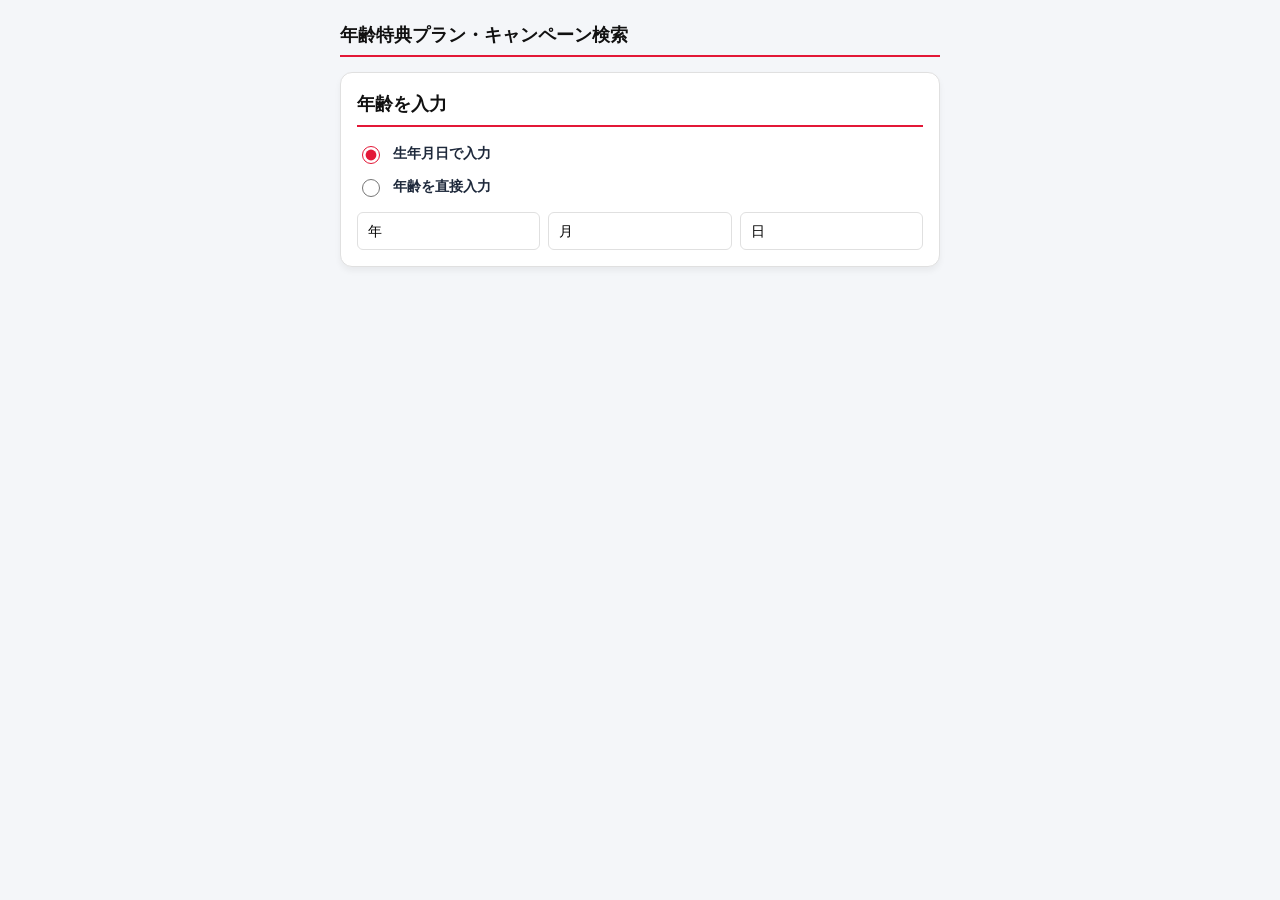
==== commit 47fcc5fa: "Update age.html" ====
--- a/age.html
+++ b/age.html
@@ -51,14 +51,6 @@
       padding: 8px 4px;
     }
 
-    .result-card-memo {
-      margin-top: 8px;
-      font-size: 0.82rem;
-      font-weight: 400;
-      color: var(--text-sub);
-      padding-top: 8px;
-      border-top: 1px dashed var(--border-color);
-    }
 
     .plan-result-card {
       border-left-width: 6px;
@@ -125,6 +117,13 @@
       color: #111;
     }
 
+    .result-card-name-age {
+      font-size: 0.8rem;
+      font-weight: 400;
+      color: var(--text-sub);
+      margin-left: 4px;
+    }
+
     .result-card-age {
       font-size: 0.85rem;
       color: var(--text-sub);
@@ -144,6 +143,26 @@
       font-size: 0.88rem;
     }
 
+    .checkbox-label input[type="radio"] {
+      width: 18px;
+      height: 18px;
+      flex-shrink: 0;
+      accent-color: var(--primary-color);
+    }
+
+    .discount-master-label {
+      font-weight: 700;
+      margin-bottom: 10px;
+    }
+
+    .discount-options .checkbox-label:has(input:disabled) {
+      opacity: 0.5;
+    }
+
+    .discount-options {
+      padding-left: 1em;
+    }
+
     #age-call-benefit-card .program-notice-box {
       margin-top: 0;
       margin-bottom: 10px;
@@ -162,13 +181,34 @@
   <div class="container">
     <h2>年齢特典プラン・キャンペーン検索</h2>
     <div class="card">
-      <h2>生年月日を入力</h2>
-      <div class="birth-select-row">
-        <select id="birth-year" onchange="onBirthChange()"></select>
-        <select id="birth-month" onchange="onBirthChange()"></select>
-        <select id="birth-day" onchange="onBirthChange()"></select>
+      <h2>年齢を入力</h2>
+      <div class="checkbox-group" style="margin-bottom:14px;">
+        <label class="checkbox-label">
+          <input type="radio" name="age-input-mode" value="birth" checked onchange="onAgeInputModeChange()">
+          生年月日で入力
+        </label>
+        <label class="checkbox-label">
+          <input type="radio" name="age-input-mode" value="direct" onchange="onAgeInputModeChange()">
+          年齢を直接入力
+        </label>
       </div>
-      <div id="age-year-oob-message">選択した年では対象となるプラン・キャンペーンがないため、月日は選択できません</div>
+
+      <div id="birth-input-section">
+        <div class="birth-select-row">
+          <select id="birth-year" onchange="onBirthChange()"></select>
+          <select id="birth-month" onchange="onBirthChange()"></select>
+          <select id="birth-day" onchange="onBirthChange()"></select>
+        </div>
+        <div id="age-year-oob-message">選択した年では対象となるプラン・キャンペーンがないため、月日は選択できません</div>
+      </div>
+
+      <div id="direct-age-input-section" style="display:none;">
+        <div class="section" style="margin-bottom:0;">
+          <label for="direct-age-input">年齢:</label>
+          <input type="number" id="direct-age-input" min="0" max="120" placeholder="満年齢を入力" oninput="onDirectAgeChange()">
+        </div>
+      </div>
+
       <div id="birth-age-display"></div>
     </div>
 
@@ -182,19 +222,6 @@
       <div id="age-call-benefit-card" class="card" style="display:none;">
         <h2>当てはまる通話特典</h2>
         <div id="age-call-benefit-list"></div>
-      </div>
-    </div>
-
-    <h2>その他キャンペーン</h2>
-    <div class="card">
-      <div class="program-notice-box" style="margin-top:0;">
-        <strong style="color:#7b1fa2;">UQ mobile</strong><br>
-        <strong style="color:#000; text-decoration:underline;">UQコミコミおトク割</strong><br>
-        コミコミプランバリュー新規加入（※）で月額￥3,828 から <span style="color:#dc3545;">13ヶ月間 ￥660<br>割引（月額￥3,168）</span><br>
-        <div class="result-card-memo">
-          　※機種変更、契約変更、キャンペーン開始前にコミコミプランバリュー契約<br>　　履歴があっても可、1度限り<br>
-          14ヶ月目以降はau PAY ゴールドカード支払いで継続可能（家族カードも<br>対象）
-        </div>
       </div>
     </div>
   </div>
@@ -330,59 +357,67 @@
 
     function renderPlanCard(p, idx) {
       const color = buildPlanColor(p.carrier);
-      const strageOptions = p.strages
-        .map((s, i) => `<option value="${i}">${s.giga}　￥${s.price.toLocaleString()}</option>`)
+      const strageHtml = p.strages
+        .map((s, i) => `
+          <label class="checkbox-label">
+            <input type="radio" name="strage-${idx}" value="${i}" onchange="updatePlanTotal(${idx})">
+            ${s.giga}　￥${s.price.toLocaleString()}
+          </label>`)
         .join('');
 
-      let discountHtml = '';
+      let discountOptionsHtml = '';
 
       if (p.discounts.family.length === 2) {
-        discountHtml += `
-          <div class="section">
-            <label for="family-select-${idx}">家族割引:</label>
-            <select id="family-select-${idx}" onchange="updatePlanTotal(${idx})">
-              <option value="">-- 選択しない --</option>
-              <option value="${p.discounts.family[0].value}">①　▲￥${p.discounts.family[0].value.toLocaleString()}</option>
-              <option value="${p.discounts.family[1].value}">②　▲￥${p.discounts.family[1].value.toLocaleString()}</option>
-            </select>
-          </div>`;
+        discountOptionsHtml += p.discounts.family.map((t, i) => `
+          <label class="checkbox-label">
+            <input type="checkbox" class="discount-cb-${idx} family-tier-${idx}" data-value="${t.value}" disabled
+              onchange="handleTierExclusive(this, 'family-tier-${idx}'); updatePlanTotal(${idx})">
+            家族割引${i === 0 ? '①' : '②'}　▲￥${t.value.toLocaleString()}
+          </label>`).join('');
       } else if (p.discounts.family.length === 1) {
         const t = p.discounts.family[0];
-        discountHtml += `
+        discountOptionsHtml += `
           <label class="checkbox-label">
-            <input type="checkbox" id="family-check-${idx}" data-value="${t.value}" onchange="updatePlanTotal(${idx})">
+            <input type="checkbox" class="discount-cb-${idx}" data-value="${t.value}" disabled onchange="updatePlanTotal(${idx})">
             家族割引${t.tier === 1 ? '①' : '②'}　▲￥${t.value.toLocaleString()}
           </label>`;
       }
 
       if (p.discounts.card.length === 2) {
-        discountHtml += `
-          <div class="section">
-            <label for="card-select-${idx}">カード割引:</label>
-            <select id="card-select-${idx}" onchange="updatePlanTotal(${idx})">
-              <option value="">-- 選択しない --</option>
-              <option value="${p.discounts.card[0].value}">①　▲￥${p.discounts.card[0].value.toLocaleString()}</option>
-              <option value="${p.discounts.card[1].value}">②　▲￥${p.discounts.card[1].value.toLocaleString()}</option>
-            </select>
-          </div>`;
+        discountOptionsHtml += p.discounts.card.map((t, i) => `
+          <label class="checkbox-label">
+            <input type="checkbox" class="discount-cb-${idx} card-tier-${idx}" data-value="${t.value}" disabled
+              onchange="handleTierExclusive(this, 'card-tier-${idx}'); updatePlanTotal(${idx})">
+            カード割引${i === 0 ? '①' : '②'}　▲￥${t.value.toLocaleString()}
+          </label>`).join('');
       } else if (p.discounts.card.length === 1) {
         const t = p.discounts.card[0];
-        discountHtml += `
+        discountOptionsHtml += `
           <label class="checkbox-label">
-            <input type="checkbox" id="card-check-${idx}" data-value="${t.value}" onchange="updatePlanTotal(${idx})">
+            <input type="checkbox" class="discount-cb-${idx}" data-value="${t.value}" disabled onchange="updatePlanTotal(${idx})">
             カード割引${t.tier === 1 ? '①' : '②'}　▲￥${t.value.toLocaleString()}
           </label>`;
       }
 
       if (p.discounts.net !== null) {
-        discountHtml += `
+        discountOptionsHtml += `
           <label class="checkbox-label">
-            <input type="checkbox" id="net-check-${idx}" data-value="${p.discounts.net}" onchange="updatePlanTotal(${idx})">
+            <input type="checkbox" class="discount-cb-${idx}" data-value="${p.discounts.net}" disabled onchange="updatePlanTotal(${idx})">
             ネット割引　▲￥${p.discounts.net.toLocaleString()}
           </label>`;
       }
 
-      if (!discountHtml) {
+      let discountHtml;
+      if (discountOptionsHtml) {
+        discountHtml = `
+          <label class="checkbox-label discount-master-label">
+            <input type="checkbox" id="discount-master-${idx}" onchange="toggleDiscountMaster(${idx})">
+            割引を利用する
+          </label>
+          <div class="checkbox-group discount-options" id="discount-options-${idx}" style="margin-bottom:0;">
+            ${discountOptionsHtml}
+          </div>`;
+      } else {
         discountHtml = `<div class="no-discount-note">対象の割引はありません</div>`;
       }
 
@@ -390,7 +425,7 @@
         <div class="card plan-result-card" style="border-left-color:${color.accent}; background:${color.bg};">
           <button type="button" class="plan-card-header" aria-expanded="false" aria-controls="plan-card-body-${idx}" onclick="togglePlanCard(${idx})">
             <span class="result-card-carrier" style="background:#fff; border:1.5px solid ${color.accent}; color:${color.accent};">${p.carrierLabel}</span>
-            <span class="result-card-name">${p.plan}</span>
+            <span class="result-card-name">${p.plan}<span class="result-card-name-age">（${p.ageLabel}）</span></span>
             <span class="plan-card-chevron">▼</span>
           </button>
 
@@ -399,12 +434,9 @@
 
             <div class="sub-container">
               <h3 class="plan-sub-title">月額</h3>
-              <div class="section">
-                <label for="strage-select-${idx}">容量:</label>
-                <select id="strage-select-${idx}" onchange="updatePlanTotal(${idx})">
-                  <option value="">-- 容量を選択 --</option>
-                  ${strageOptions}
-                </select>
+              <label>容量を選択:</label>
+              <div class="checkbox-group" style="margin-bottom:0;">
+                ${strageHtml}
               </div>
               <div class="subtotal-wrapper">
                 <div class="subtotal-box bg-plan">月額: <span id="monthly-output-${idx}">￥0</span></div>
@@ -413,9 +445,7 @@
 
             <div class="sub-container">
               <h3 class="plan-sub-title">割引</h3>
-              <div class="checkbox-group" style="margin-bottom:0;">
-                ${discountHtml}
-              </div>
+              ${discountHtml}
               <div class="subtotal-wrapper">
                 <div class="subtotal-box bg-discount">割引合計: <span id="discount-output-${idx}">▲￥0</span></div>
               </div>
@@ -446,25 +476,37 @@
       header.setAttribute('aria-expanded', String(!isOpen));
     }
 
+    // 割引の「マスターチェック」がON/OFFされたら、配下の各割引チェックボックスの有効/無効を切り替える
+    function toggleDiscountMaster(idx) {
+      const master = document.getElementById(`discount-master-${idx}`);
+      const container = document.getElementById(`discount-options-${idx}`);
+      if (!container) return;
+      container.querySelectorAll('input[type="checkbox"]').forEach(cb => {
+        cb.disabled = !master.checked;
+        if (!master.checked) cb.checked = false;
+      });
+      updatePlanTotal(idx);
+    }
+
+    // 同一割引（家族割・カード割）内のティア①②は同時に選べないようにする
+    function handleTierExclusive(checkbox, groupClass) {
+      if (checkbox.checked) {
+        document.querySelectorAll(`.${groupClass}`).forEach(other => {
+          if (other !== checkbox) other.checked = false;
+        });
+      }
+    }
+
     function updatePlanTotal(idx) {
       const p = agePlans[idx];
-      const strageSelect = document.getElementById(`strage-select-${idx}`);
-      const strageIdx = strageSelect.value;
+      const strageChecked = document.querySelector(`input[name="strage-${idx}"]:checked`);
+      const strageIdx = strageChecked ? strageChecked.value : '';
       const monthlyPrice = strageIdx !== '' ? p.strages[strageIdx].price : 0;
 
       let discountTotal = 0;
-      const familySelect = document.getElementById(`family-select-${idx}`);
-      const familyCheck = document.getElementById(`family-check-${idx}`);
-      if (familySelect && familySelect.value) discountTotal += parseInt(familySelect.value, 10);
-      if (familyCheck && familyCheck.checked) discountTotal += parseInt(familyCheck.dataset.value, 10);
-
-      const cardSelect = document.getElementById(`card-select-${idx}`);
-      const cardCheck = document.getElementById(`card-check-${idx}`);
-      if (cardSelect && cardSelect.value) discountTotal += parseInt(cardSelect.value, 10);
-      if (cardCheck && cardCheck.checked) discountTotal += parseInt(cardCheck.dataset.value, 10);
-
-      const netCheck = document.getElementById(`net-check-${idx}`);
-      if (netCheck && netCheck.checked) discountTotal += parseInt(netCheck.dataset.value, 10);
+      document.querySelectorAll(`.discount-cb-${idx}:checked`).forEach(cb => {
+        discountTotal += parseInt(cb.dataset.value, 10);
+      });
 
       document.getElementById(`monthly-output-${idx}`).textContent = `￥${monthlyPrice.toLocaleString()}`;
       document.getElementById(`discount-output-${idx}`).textContent = `▲￥${discountTotal.toLocaleString()}`;
@@ -599,60 +641,23 @@
       return hasAnyPlanMatch(ageIfBirthdayPassed) || hasAnyPlanMatch(ageIfBirthdayPassed - 1);
     }
 
-    function onBirthChange() {
-      populateBirthMonthOptions();
-      populateBirthDayOptions();
-
-      const yearVal = document.getElementById('birth-year').value;
-      const monthSelect = document.getElementById('birth-month');
-      const daySelect = document.getElementById('birth-day');
+    // 結果表示エリアを隠す（年齢が未確定・不正な場合に呼ぶ）
+    function clearResults() {
+      document.getElementById('age-results-section').style.display = 'none';
+      document.getElementById('birth-age-display').style.display = 'none';
+    }
+
+    // 満年齢が確定した時点で呼ぶ：プラン一覧・通話特典を年齢に応じて描画する
+    function applyAge(age) {
       const resultsSection = document.getElementById('age-results-section');
       const ageDisplay = document.getElementById('birth-age-display');
-      const oobMessage = document.getElementById('age-year-oob-message');
       const listEl = document.getElementById('age-plan-list');
       const noMatchEl = document.getElementById('age-no-match');
       const callCard = document.getElementById('age-call-benefit-card');
       const callList = document.getElementById('age-call-benefit-list');
 
-      if (yearVal === '') {
-        monthSelect.disabled = false;
-        daySelect.disabled = false;
-        oobMessage.style.display = 'none';
-        resultsSection.style.display = 'none';
-        ageDisplay.style.display = 'none';
-        return;
-      }
-
-      const yearRaw = yearVal.split('-')[0];
-
-      if (!isYearEligible(yearRaw)) {
-        monthSelect.value = '';
-        daySelect.value = '';
-        monthSelect.disabled = true;
-        daySelect.disabled = true;
-        oobMessage.style.display = 'block';
-        resultsSection.style.display = 'none';
-        ageDisplay.style.display = 'none';
-        return;
-      }
-
-      monthSelect.disabled = false;
-      daySelect.disabled = false;
-      oobMessage.style.display = 'none';
-
-      const monthRaw = monthSelect.value;
-      const dayRaw = daySelect.value;
-
-      if (monthRaw === '' || dayRaw === '') {
-        resultsSection.style.display = 'none';
-        ageDisplay.style.display = 'none';
-        return;
-      }
-
-      const age = calcAge(parseInt(yearRaw, 10), parseInt(monthRaw, 10), parseInt(dayRaw, 10));
       if (isNaN(age) || age < 0) {
-        resultsSection.style.display = 'none';
-        ageDisplay.style.display = 'none';
+        clearResults();
         return;
       }
 
@@ -690,6 +695,82 @@
       }
     }
 
+    // 入力方法（生年月日／年齢直接入力）の切り替え
+    function onAgeInputModeChange() {
+      const mode = document.querySelector('input[name="age-input-mode"]:checked').value;
+      const birthSection = document.getElementById('birth-input-section');
+      const directSection = document.getElementById('direct-age-input-section');
+      const oobMessage = document.getElementById('age-year-oob-message');
+
+      if (mode === 'birth') {
+        birthSection.style.display = 'block';
+        directSection.style.display = 'none';
+        document.getElementById('direct-age-input').value = '';
+        onBirthChange();
+      } else {
+        birthSection.style.display = 'none';
+        directSection.style.display = 'block';
+        oobMessage.style.display = 'none';
+        clearResults();
+        document.getElementById('direct-age-input').focus();
+      }
+    }
+
+    // 年齢を直接入力するモード
+    function onDirectAgeChange() {
+      const raw = document.getElementById('direct-age-input').value;
+      if (raw === '') {
+        clearResults();
+        return;
+      }
+      applyAge(parseInt(raw, 10));
+    }
+
+    function onBirthChange() {
+      populateBirthMonthOptions();
+      populateBirthDayOptions();
+
+      const yearVal = document.getElementById('birth-year').value;
+      const monthSelect = document.getElementById('birth-month');
+      const daySelect = document.getElementById('birth-day');
+      const oobMessage = document.getElementById('age-year-oob-message');
+
+      if (yearVal === '') {
+        monthSelect.disabled = false;
+        daySelect.disabled = false;
+        oobMessage.style.display = 'none';
+        clearResults();
+        return;
+      }
+
+      const yearRaw = yearVal.split('-')[0];
+
+      if (!isYearEligible(yearRaw)) {
+        monthSelect.value = '';
+        daySelect.value = '';
+        monthSelect.disabled = true;
+        daySelect.disabled = true;
+        oobMessage.style.display = 'block';
+        clearResults();
+        return;
+      }
+
+      monthSelect.disabled = false;
+      daySelect.disabled = false;
+      oobMessage.style.display = 'none';
+
+      const monthRaw = monthSelect.value;
+      const dayRaw = daySelect.value;
+
+      if (monthRaw === '' || dayRaw === '') {
+        clearResults();
+        return;
+      }
+
+      const age = calcAge(parseInt(yearRaw, 10), parseInt(monthRaw, 10), parseInt(dayRaw, 10));
+      applyAge(age);
+    }
+
     populateBirthYearOptions();
     populateBirthMonthOptions();
     populateBirthDayOptions();
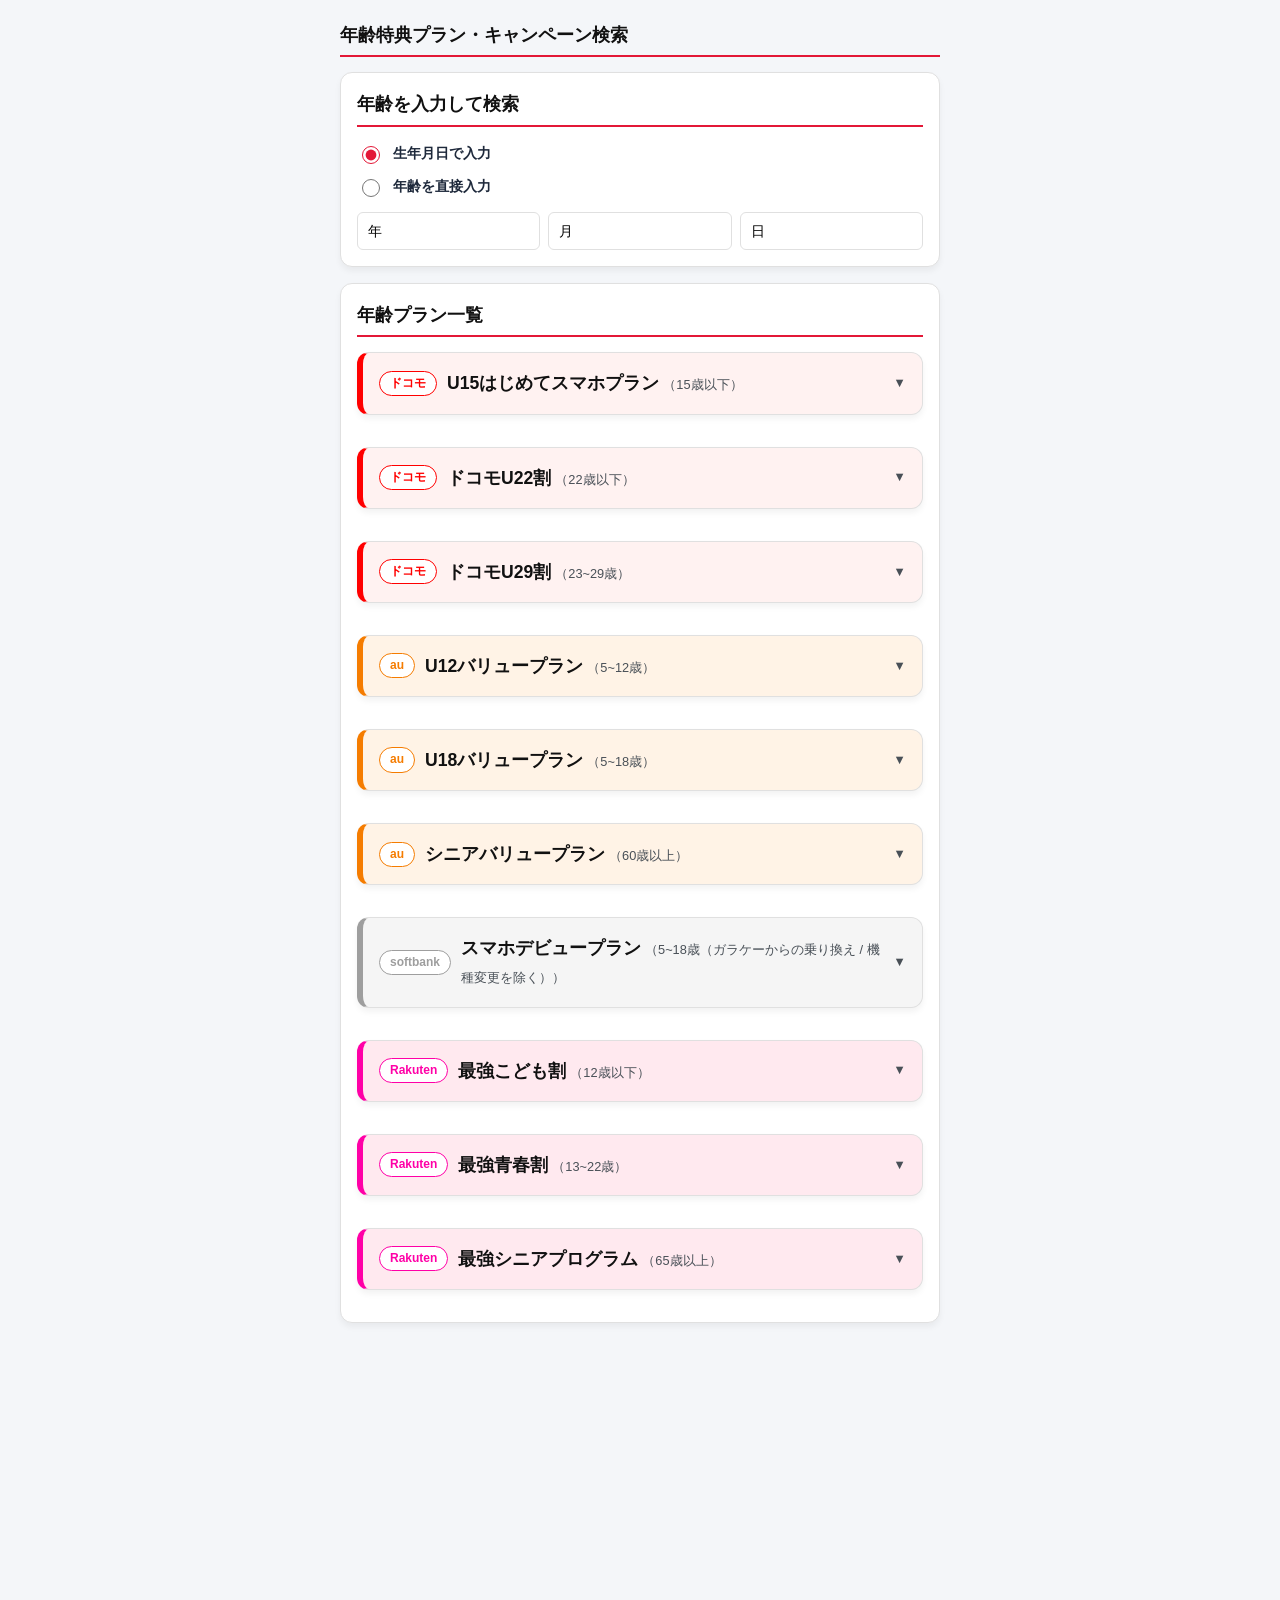
==== commit 89975bb4: "Restore unpushed WIP for age.html and works.html These were untracked local versions with significan" ====
--- a/age.html
+++ b/age.html
@@ -181,7 +181,7 @@
   <div class="container">
     <h2>年齢特典プラン・キャンペーン検索</h2>
     <div class="card">
-      <h2>年齢を入力</h2>
+      <h2>年齢を入力して検索</h2>
       <div class="checkbox-group" style="margin-bottom:14px;">
         <label class="checkbox-label">
           <input type="radio" name="age-input-mode" value="birth" checked onchange="onAgeInputModeChange()">
@@ -195,9 +195,9 @@
 
       <div id="birth-input-section">
         <div class="birth-select-row">
-          <select id="birth-year" onchange="onBirthChange()"></select>
-          <select id="birth-month" onchange="onBirthChange()"></select>
-          <select id="birth-day" onchange="onBirthChange()"></select>
+          <select id="birth-year" onchange="onBirthChange()" onkeydown="jumpToPlanResults(event)"></select>
+          <select id="birth-month" onchange="onBirthChange()" onkeydown="jumpToPlanResults(event)"></select>
+          <select id="birth-day" onchange="onBirthChange()" onkeydown="jumpToPlanResults(event)"></select>
         </div>
         <div id="age-year-oob-message">選択した年では対象となるプラン・キャンペーンがないため、月日は選択できません</div>
       </div>
@@ -205,11 +205,16 @@
       <div id="direct-age-input-section" style="display:none;">
         <div class="section" style="margin-bottom:0;">
           <label for="direct-age-input">年齢:</label>
-          <input type="number" id="direct-age-input" min="0" max="120" placeholder="満年齢を入力" oninput="onDirectAgeChange()">
+          <input type="number" id="direct-age-input" min="0" max="120" placeholder="満年齢を入力" oninput="onDirectAgeChange()" onkeydown="jumpToPlanResults(event)">
         </div>
       </div>
 
       <div id="birth-age-display"></div>
+    </div>
+
+    <div class="card">
+      <h2>年齢プラン一覧</h2>
+      <div id="age-plan-overview-list" class="result-container"></div>
     </div>
 
     <div id="age-results-section" style="display:none;">
@@ -224,6 +229,8 @@
         <div id="age-call-benefit-list"></div>
       </div>
     </div>
+
+    <div id="scroll-bottom-spacer" style="height: 600px;"></div>
   </div>
 
   <script>
@@ -260,7 +267,7 @@
         strages: [{ giga: "5GB", price: 1815 }, { giga: "10GB", price: 2695 }],
         discounts: { family: [], card: [{ tier: 1, value: 187 }], net: null },
         deadline: "満19歳まで",
-        memo: "最大12ヶ月間dポイント（500/1000）還元、家族間通話無料、みんなドコモ割カウント対象"
+        memo: "最大12ヶ月間dポイント（500/1000）還元<br>家族間通話無料<br>みんなドコモ割カウント対象"
       },
       {
         carrier: "docomo", carrierLabel: "ドコモ", plan: "ドコモU22割",
@@ -268,7 +275,7 @@
         strages: [{ giga: "~28GB", price: 2970 }, { giga: "28~30GB", price: 2970 }, { giga: "30GB~", price: 7898 }],
         discounts: { family: [{ tier: 1, value: 550 }, { tier: 2, value: 1210 }], card: [{ tier: 1, value: 220 }, { tier: 2, value: 550 }], net: 1210 },
         deadline: "7ヶ月間",
-        memo: "7ヶ月以降通常ドコモMAX"
+        memo: "7ヶ月以降通常ドコモMAX<br>家族間通話無料<br>みんなドコモ割カウント対象"
       },
       {
         carrier: "docomo", carrierLabel: "ドコモ", plan: "ドコモU29割",
@@ -276,7 +283,7 @@
         strages: [{ giga: "~28GB", price: 2970 }, { giga: "28~30GB", price: 2970 }, { giga: "30GB~", price: 7898 }],
         discounts: { family: [{ tier: 1, value: 550 }, { tier: 2, value: 1210 }], card: [{ tier: 1, value: 220 }, { tier: 2, value: 550 }], net: 1210 },
         deadline: "3ヶ月間",
-        memo: "3ヶ月以降通常ドコモMAX"
+        memo: "3ヶ月以降通常ドコモMAX<br>家族間通話無料<br>みんなドコモ割カウント対象"
       },
       {
         carrier: "au", carrierLabel: "au", plan: "U12バリュープラン",
@@ -284,7 +291,7 @@
         strages: [{ giga: "無制限", price: 1870 }],
         discounts: { family: [{ tier: 1, value: 1100 }], card: [{ tier: 1, value: 220 }], net: null },
         deadline: "無し",
-        memo: "低速"
+        memo: "送受信最大30kbpsの低速通信<br>同一の「家族割」に加入への国内通話・SMS無料<br>家族割プラスのカウント対象外"
       },
       {
         carrier: "au", carrierLabel: "au", plan: "U18バリュープラン",
@@ -292,7 +299,7 @@
         strages: [{ giga: "~3GB", price: 2398 }, { giga: "3~20GB", price: 4048 }],
         discounts: { family: [{ tier: 1, value: 220 }, { tier: 2, value: 550 }], card: [{ tier: 1, value: 220 }], net: 550 },
         deadline: "22歳まで",
-        memo: "23歳以降は一律で~20GB 4,048円"
+        memo: "23歳以降は利用が3GB以下でも ￥4,048<br>家族割プラスのカウント対象"
       },
       {
         carrier: "au", carrierLabel: "au", plan: "シニアバリュープラン",
@@ -300,31 +307,31 @@
         strages: [{ giga: "5GB", price: 4048 }],
         discounts: { family: [], card: [{ tier: 2, value: 220 }], net: 1100 },
         deadline: "無し",
-        memo: "5分通話無料、カードは銀行でも"
+        memo: "5分通話無料, 24時間通話無料が￥1,100<br>au PAYカードお支払い割はauじぶん銀行お支払いで代替でも割引適用"
       },
       {
         carrier: "softbank", carrierLabel: "softbank", plan: "スマホデビュープラン",
-        ageMin: 5, ageMax: 18, ageLabel: "5~18歳",
+        ageMin: 5, ageMax: 18, ageLabel: "5~18歳（ガラケーからの乗り換え / 機種変更を除く）",
         strages: [{ giga: "4GB", price: 1078 }, { giga: "20GB", price: 2728 }],
         discounts: { family: [], card: [], net: null },
         deadline: "13ヶ月間",
-        memo: "新規のみ、新みんな家族割カウント対象"
+        memo: "新規またはガラケーからの乗り換え / 機種変更のみ受付<br>14ヶ月目以降は4GBで￥2,596, 20GBで￥4,246<br>新みんな家族割カウント対象"
       },
       {
         carrier: "Rakuten", carrierLabel: "Rakuten", plan: "最強こども割",
         ageMin: 0, ageMax: 12, ageLabel: "12歳以下",
         strages: [{ giga: "~3GB", price: 528 }, { giga: "3~20GB", price: 1958 }, { giga: "20GB~", price: 3058 }],
         discounts: { family: [], card: [], net: null },
-        deadline: "13歳誕生月まで",
-        memo: ""
+        deadline: "13歳誕生月前月まで",
+        memo: "最強U-NEXTも割引対象で￥4,158"
       },
       {
         carrier: "Rakuten", carrierLabel: "Rakuten", plan: "最強青春割",
         ageMin: 13, ageMax: 22, ageLabel: "13~22歳",
         strages: [{ giga: "~3GB", price: 858 }, { giga: "3~20GB", price: 1958 }, { giga: "20GB~", price: 3058 }],
         discounts: { family: [], card: [], net: null },
-        deadline: "23歳誕生月の翌月まで",
-        memo: ""
+        deadline: "23歳誕生月前月まで",
+        memo: "最強U-NEXTも割引対象で￥4,158"
       },
       {
         carrier: "Rakuten", carrierLabel: "Rakuten", plan: "最強シニアプログラム",
@@ -351,9 +358,48 @@
       {
         carrierLabel: "Rakuten", plan: "最強プラン",
         ageMin: 65, ageMax: 999,
-        content: "15分通話無料1,980円が880円ポイント還元で実質月額1,100円", price: 880, other: ""
+        content: "15分通話無料つき<br>条件達成で実質割引", price: 880, other: ""
       }
     ];
+
+    // キャリアごとの割引名称（同じ仕組みの割引でもキャリアによって呼び方が異なる）
+    const discountLabels = {
+      docomo: {
+        family: 'みんなドコモ割',
+        familyTier: tier => tier === 1 ? '（2回線）' : '（3回線以上）',
+        card: 'dカードお支払い割',
+        cardTier: tier => tier === 1 ? '（REGULAR）' : '（GOLD U / GOLD / PLUTINUM）',
+        net: 'ドコモ光 / home 5G割',
+      },
+      au: {
+        family: '家族割プラス',
+        familyTier: tier => tier === 1 ? '（2回線）' : '（3回線以上）',
+        card: 'au PAY カードお支払い割',
+        cardTier: () => '',
+        net: 'auスマートバリュー',
+      },
+      UQ: {
+        family: '家族割プラス',
+        familyTier: tier => tier === 1 ? '（2回線）' : '（3回線以上）',
+        card: 'au PAY カードお支払い割',
+        cardTier: () => '',
+        net: 'auスマートバリュー',
+      },
+      softbank: {
+        family: 'みんな家族割',
+        familyTier: tier => tier === 1 ? '（2回線）' : '（3回線以上）',
+        card: 'PayPayカード割',
+        cardTier: () => '',
+        net: 'おうち割 光セット',
+      },
+      Rakuten: {
+        family: '家族割引',
+        familyTier: tier => tier === 1 ? '（2回線）' : '（3回線以上）',
+        card: '楽天カード支払い割',
+        cardTier: () => '',
+        net: '楽天ひかり割',
+      },
+    };
 
     function renderPlanCard(p, idx) {
       const color = buildPlanColor(p.carrier);
@@ -365,6 +411,7 @@
           </label>`)
         .join('');
 
+      const labels = discountLabels[p.carrier];
       let discountOptionsHtml = '';
 
       if (p.discounts.family.length === 2) {
@@ -372,14 +419,14 @@
           <label class="checkbox-label">
             <input type="checkbox" class="discount-cb-${idx} family-tier-${idx}" data-value="${t.value}" disabled
               onchange="handleTierExclusive(this, 'family-tier-${idx}'); updatePlanTotal(${idx})">
-            家族割引${i === 0 ? '①' : '②'}　▲￥${t.value.toLocaleString()}
+            ${labels.family}${labels.familyTier(i === 0 ? 1 : 2)}　▲￥${t.value.toLocaleString()}
           </label>`).join('');
       } else if (p.discounts.family.length === 1) {
         const t = p.discounts.family[0];
         discountOptionsHtml += `
           <label class="checkbox-label">
             <input type="checkbox" class="discount-cb-${idx}" data-value="${t.value}" disabled onchange="updatePlanTotal(${idx})">
-            家族割引${t.tier === 1 ? '①' : '②'}　▲￥${t.value.toLocaleString()}
+            ${labels.family}${labels.familyTier(t.tier)}　▲￥${t.value.toLocaleString()}
           </label>`;
       }
 
@@ -388,14 +435,14 @@
           <label class="checkbox-label">
             <input type="checkbox" class="discount-cb-${idx} card-tier-${idx}" data-value="${t.value}" disabled
               onchange="handleTierExclusive(this, 'card-tier-${idx}'); updatePlanTotal(${idx})">
-            カード割引${i === 0 ? '①' : '②'}　▲￥${t.value.toLocaleString()}
+            ${labels.card}${labels.cardTier(i === 0 ? 1 : 2)}　▲￥${t.value.toLocaleString()}
           </label>`).join('');
       } else if (p.discounts.card.length === 1) {
         const t = p.discounts.card[0];
         discountOptionsHtml += `
           <label class="checkbox-label">
             <input type="checkbox" class="discount-cb-${idx}" data-value="${t.value}" disabled onchange="updatePlanTotal(${idx})">
-            カード割引${t.tier === 1 ? '①' : '②'}　▲￥${t.value.toLocaleString()}
+            ${labels.card}${labels.cardTier(t.tier)}　▲￥${t.value.toLocaleString()}
           </label>`;
       }
 
@@ -403,7 +450,7 @@
         discountOptionsHtml += `
           <label class="checkbox-label">
             <input type="checkbox" class="discount-cb-${idx}" data-value="${p.discounts.net}" disabled onchange="updatePlanTotal(${idx})">
-            ネット割引　▲￥${p.discounts.net.toLocaleString()}
+            ${labels.net}　▲￥${p.discounts.net.toLocaleString()}
           </label>`;
       }
 
@@ -459,13 +506,86 @@
               </div>
 
               <div class="program-notice-box">
-                <strong>メモ（備考）</strong><br>
                 割引期限：${p.deadline}${p.memo ? `<br>${p.memo}` : ''}
               </div>
             </div>
           </div>
         </div>
       `;
+    }
+
+    // 年齢を入力する前から表示しておく「年齢プラン一覧」：全プランを読み取り専用で一覧表示する
+    function getDiscountLines(p) {
+      const labels = discountLabels[p.carrier];
+      const lines = [];
+      if (p.discounts.family.length === 2) {
+        p.discounts.family.forEach((t, i) => {
+          lines.push(`${labels.family}${labels.familyTier(i === 0 ? 1 : 2)}　▲￥${t.value.toLocaleString()}`);
+        });
+      } else if (p.discounts.family.length === 1) {
+        const t = p.discounts.family[0];
+        lines.push(`${labels.family}${labels.familyTier(t.tier)}　▲￥${t.value.toLocaleString()}`);
+      }
+      if (p.discounts.card.length === 2) {
+        p.discounts.card.forEach((t, i) => {
+          lines.push(`${labels.card}${labels.cardTier(i === 0 ? 1 : 2)}　▲￥${t.value.toLocaleString()}`);
+        });
+      } else if (p.discounts.card.length === 1) {
+        const t = p.discounts.card[0];
+        lines.push(`${labels.card}${labels.cardTier(t.tier)}　▲￥${t.value.toLocaleString()}`);
+      }
+      if (p.discounts.net !== null) {
+        lines.push(`${labels.net}　▲￥${p.discounts.net.toLocaleString()}`);
+      }
+      return lines;
+    }
+
+    function renderPlanOverviewCard(p, idx) {
+      const color = buildPlanColor(p.carrier);
+      const strageHtml = p.strages.map(s => `${s.giga}　￥${s.price.toLocaleString()}`).join('<br>');
+      const discountLines = getDiscountLines(p);
+      const discountHtml = discountLines.length ? discountLines.join('<br>') : '対象の割引はありません';
+
+      return `
+        <div class="card plan-result-card" style="border-left-color:${color.accent}; background:${color.bg};">
+          <button type="button" class="plan-card-header" aria-expanded="false" aria-controls="overview-plan-card-body-${idx}" onclick="toggleOverviewPlanCard(${idx})">
+            <span class="result-card-carrier" style="background:#fff; border:1.5px solid ${color.accent}; color:${color.accent};">${p.carrierLabel}</span>
+            <span class="result-card-name">${p.plan}<span class="result-card-name-age">（${p.ageLabel}）</span></span>
+            <span class="plan-card-chevron">▼</span>
+          </button>
+
+          <div class="plan-card-body" id="overview-plan-card-body-${idx}">
+            <div class="result-card-age">対象年齢：${p.ageLabel}</div>
+
+            <div class="sub-container">
+              <h3 class="plan-sub-title">月額</h3>
+              <div>${strageHtml}</div>
+            </div>
+
+            <div class="sub-container">
+              <h3 class="plan-sub-title">割引</h3>
+              <div>${discountHtml}</div>
+            </div>
+
+            <div class="program-notice-box">
+              割引期限：${p.deadline}${p.memo ? `<br>${p.memo}` : ''}
+            </div>
+          </div>
+        </div>
+      `;
+    }
+
+    function toggleOverviewPlanCard(idx) {
+      const body = document.getElementById(`overview-plan-card-body-${idx}`);
+      const header = body.previousElementSibling;
+      const isOpen = body.style.display === 'block';
+      body.style.display = isOpen ? 'none' : 'block';
+      header.setAttribute('aria-expanded', String(!isOpen));
+    }
+
+    function renderPlanOverviewList() {
+      document.getElementById('age-plan-overview-list').innerHTML =
+        agePlans.map((p, idx) => renderPlanOverviewCard(p, idx)).join('');
     }
 
     function togglePlanCard(idx) {
@@ -695,6 +815,15 @@
       }
     }
 
+    // 生年月日／年齢入力後にEnterキーが押されたら「加入可能プラン一覧」の先頭へジャンプする
+    function jumpToPlanResults(e) {
+      if (e.key !== 'Enter') return;
+      const resultsSection = document.getElementById('age-results-section');
+      if (resultsSection.style.display === 'none') return;
+      e.preventDefault();
+      resultsSection.scrollIntoView({ behavior: 'smooth', block: 'start' });
+    }
+
     // 入力方法（生年月日／年齢直接入力）の切り替え
     function onAgeInputModeChange() {
       const mode = document.querySelector('input[name="age-input-mode"]:checked').value;
@@ -774,6 +903,7 @@
     populateBirthYearOptions();
     populateBirthMonthOptions();
     populateBirthDayOptions();
+    renderPlanOverviewList();
 
     // iframeの中から、親画面（ブラウザのタブ）のタイトルを強制的に書き換える
     if (window.parent !== window) {
--- a/style.css
+++ b/style.css
@@ -1,690 +1,681 @@
-    
-    :root {
-      --primary-color: #e31837;
-      --primary-light: #fff5f6;
-      --accent-once: #ff9800;
-      --accent-once-light: #fff9c4;
-      --accent-divide: #1e88e5;
-      --accent-kaedoki: #2e7d32;
-      --accent-kaedoki-light: #e8f5e9;
-      --text-main: #333333;
-      --text-sub: #495057;
-      --bg-body: #f4f6f9;
-      --bg-card: #ffffff;
-      --border-color: #e0e0e0;
-    }
-
-    * {
-      box-sizing: border-box;
-    }
-
-    /* 📱 【スマホ画面風】枠付き・固定ヘッダーデザイン */
-    .app-header-fixed, 
-    header, 
-    header *, 
-    .header-content, 
-    .header-brand {
-      background: transparent !important; /* 中の余計な背景をすべて透明化 */
-    }
-
-    /* 🎨 ここでお好みのヘッダーの色を指定してください（現在は綺麗な真っ白） */
-    .app-header-fixed, header {
-      background-color: #9e7d7e !important; 
-      background: #1a4d2f !important;
-    }
-
-    /* 💡 ブランド名（VEIL）のデザイン */
-    .header-brand {
-      display: block !important;
-      font-size: 0.75rem !important;
-      font-weight: 900 !important;
-      letter-spacing: 0.2em !important;
-      color: #94a3b8 !important; /* スタイリッシュなライトグレー */
-      margin-bottom: 2px !important;
-    }
-
-    /* 👑 タイトル文字：インラインと合わせて徹底的にダークネイビー化 */
-    .page-title-navy {
-      color: #1e293b !important;
-      font-size: 1.15rem !important;
-      font-weight: 800 !important;   
-      margin: 0 !important;          
-      letter-spacing: 0.03em !important;
-      display: inline-block !important;
-    }
-
-    body {
-      font-family: 'Helvetica Neue', Arial, 'Hiragino Kaku Gothic ProN', 'Hiragino Sans', Meiryo, sans-serif;
-      background-color: var(--bg-body);
-      color: var(--text-main);
-      line-height: 1.6;
-      margin: 0;
-      padding: 0;
-    }
-
-    .container {
-      max-width: 600px;
-      margin: 0 auto;
-    }
-
-    .card {
-      background: var(--bg-card);
-      border-radius: 12px;
-      box-shadow: 0 4px 6px rgba(0, 0, 0, 0.05);
-      padding: 16px;
-      margin-bottom: 16px;
-      border: 1px solid var(--border-color);
-    }
-
-    h2 {
-      font-size: 1.15rem;
-      color: #111;
-      margin-top: 0;
-      margin-bottom: 15px;
-      padding-bottom: 6px;
-      border-bottom: 2px solid var(--primary-color);
-      display: flex;
-      justify-content: space-between;
-      align-items: center;
-    }
-
-    .alert-banner {
-      background-color: #ffebee;
-      color: #c62828;
-      border: 2px solid #ef5350;
-      padding: 12px;
-      border-radius: 12px;
-      margin-bottom: 16px;
-      font-weight: bold;
-      font-size: 0.9rem;
-      box-shadow: 0 4px 6px rgba(0, 0, 0, 0.05);
-      display: none;
-    }
-
-    .buy-option-block {
-      padding: 12px;
-      border-radius: 8px;
-      background-color: #f8f9fa;
-      margin-top: 12px;
-      border: 1px solid var(--border-color);
-    }
-
-    .buy-option-block h3 {
-      font-size: 0.95rem;
-      color: #555;
-      margin-top: 0;
-      margin-bottom: 10px;
-    }
-
-    .buy-option-block.active-divide {
-      border-left: 5px solid var(--accent-divide);
-      background-color: #f1f8ff;
-    }
-
-    .buy-option-block.active-divide h3 {
-      color: var(--accent-divide);
-      font-weight: bold;
-    }
-
-    .buy-option-block.active-kaedoki {
-      border-left: 5px solid var(--accent-kaedoki);
-      background-color: var(--accent-kaedoki-light);
-    }
-
-    .buy-option-block.active-kaedoki h3 {
-      color: var(--accent-kaedoki);
-      font-weight: bold;
-    }
-
-    .section {
-      margin-bottom: 12px;
-      display: flex;
-      align-items: center;
-      flex-wrap: wrap;
-      gap: 8px;
-    }
-
-    label {
-      font-weight: 600;
-      font-size: 0.9rem;
-    }
-
-    select,
-    input[type="number"],
-    input[type="date"] {
-      width: 100%;
-      max-width: 100%;
-      padding: 10px;
-      border-radius: 6px;
-      border: 1px solid var(--border-color);
-      font-size: 0.9rem;
-      background-color: #fff;
-      outline: none;
-      -webkit-appearance: none;
-      appearance: none; /* ★これをすぐ下に書き足す */
-    }
-
-    input[type="number"]::-webkit-outer-spin-button,
-    input[type="number"]::-webkit-inner-spin-button {
-      -webkit-appearance: none;
-      margin: 0;
-    }
-
-    input[type="number"] {
-      -moz-appearance: textfield;
-      appearance: none; /* ★これをすぐ下に書き足す */
-    }
-
-    .section select,
-    .section input {
-      flex: 1;
-      min-width: 130px;
-    }
-
-    select:focus,
-    input:focus {
-      border-color: var(--primary-color);
-    }
-
-    select:disabled,
-    input:disabled {
-      background-color: #e9ecef;
-      color: #adb5bd;
-    }
-
-    .input-error-highlight {
-      border: 2px solid #ef5350 !important;
-      background-color: #ffebee !important;
-    }
-
-    .amount-input {
-      text-align: right;
-    }
-
-    .text-display-badge {
-      display: block;
-      width: 100%;
-      padding: 10px 0;
-      color: #0d47a1;
-      font-size: 1.2rem;
-      font-weight: bold;
-      text-align: right;
-    }
-
-    .checkbox-group {
-      display: grid;
-      grid-template-columns: 1fr;
-      gap: 10px;
-      margin-bottom: 15px;
-    }
-
-    .checkbox-label {
-      width: 100%;
-      box-sizing: border-box;
-      display: flex;
-      align-items: center;
-      gap: 10px;
-    }
-
-    #off .checkbox-label {
-      justify-content: space-between;
-    }
-
-    #off .checkbox-label .label-left {
-      display: flex;
-      align-items: center;
-      gap: 10px;
-    }
-
-    .discount-price {
-      white-space: nowrap;
-      font-size: 1.1rem;
-    }
-
-    .checkbox-label input[type="checkbox"] {
-      width: 18px;
-      height: 18px;
-      flex-shrink: 0;
-      accent-color: var(--primary-color);
-    }
-
-    .clear-all-label {
-      font-size: 0.85rem;
-      color: #212529;
-      font-weight: 700;
-      cursor: pointer;
-      display: flex;
-      align-items: center;
-      gap: 5px;
-    }
-
-    .sub-container {
-      margin-top: 10px;
-      padding: 12px;
-      border-left: 4px solid #007bff;
-      background-color: #f8f9fa;
-      border-radius: 0 8px 8px 0;
-    }
-
-    .disabled-box {
-      display: none;
-      opacity: 0.35;
-      background-color: #eaeaea !important;
-      border-left-color: #999 !important;
-      pointer-events: none;
-    }
-
-    .result-locked {
-      opacity: 0.5 !important;
-      border: 2px dashed #ef5350 !important;
-    }
-
-    .subtotal-wrapper {
-      display: flex;
-      flex-direction: column;
-      align-items: flex-end;
-      gap: 6px;
-      margin-top: 10px;
-    }
-
-    .subtotal-box {
-      font-size: 0.9rem;
-      font-weight: bold;
-      color: #333;
-      padding: 6px 12px;
-      border-radius: 6px;
-      display: inline-block;
-    }
-
-    .subtotal-box.bg-plan {
-      background-color: #e3f2fd;
-      border-right: 4px solid #1e88e5;
-    }
-
-    .subtotal-box.bg-option {
-      background-color: #f3e5f5;
-      border-right: 4px solid #8e24aa;
-    }
-
-    .subtotal-box.bg-discount {
-      background-color: #e8f5e9;
-      border-right: 4px solid #2e7d32;
-    }
-
-    .subtotal-box span {
-      font-size: 1.1rem;
-      margin-left: 5px;
-    }
-
-    .subtotal-box.bg-plan span {
-      color: #1e88e5;
-    }
-
-    .subtotal-box.bg-option span {
-      color: #8e24aa;
-    }
-
-    .subtotal-box.bg-discount span {
-      color: #2e7d32;
-    }
-
-    input[type="checkbox"]:disabled {
-      opacity: 0.5;
-      cursor: not-allowed;
-    }
-
-    :has(> input[type="checkbox"]:disabled), 
-    label:has(input:disabled) {
-      color: #aaaaaa;
-      cursor: not-allowed;
-    }
-
-    .day-subtotal-box {
-      font-size: 0.9rem;
-      font-weight: bold;
-      color: #495057;
-      padding: 2px 12px 6px 12px;
-    }
-
-    .day-subtotal-box span {
-      font-size: 1.1rem;
-      margin-left: 5px;
-      color: #666;
-    }
-
-    .day-price-container {
-      margin-top: 12px;
-      padding: 12px;
-      border: 1px dashed #ced4da;
-      background-color: #fffde7;
-      border-radius: 8px;
-    }
-
-    .result-container {
-      display: flex;
-      flex-direction: column;
-      gap: 16px;
-      margin-top: 10px;
-    }
-
-    .price-box {
-      width: 100%;
-      border-radius: 10px;
-      padding: 18px;
-      box-shadow: 0 2px 4px rgba(0, 0, 0, 0.02);
-      border: 1px solid var(--border-color);
-    }
-
-    .price-box strong {
-      display: block;
-      font-size: 1.15rem;
-      margin-bottom: 12px;
-      padding-bottom: 6px;
-      border-bottom: 1px solid rgba(0, 0, 0, 0.08);
-    }
-
-    .price-amount {
-      font-size: 2rem;
-      font-weight: 800;
-      margin-top: 10px;
-      padding-top: 6px;
-      border-top: 2px dashed rgba(0, 0, 0, 0.1);
-      text-align: right;
-    }
-
-    .price-breakdown {
-      font-size: 1.05rem;
-      font-weight: 600;
-      line-height: 1.6;
-    }
-
-    .breakdown-line {
-      display: block;
-      margin-bottom: 5px;
-      padding-left: 14px;
-      text-indent: -14px;
-    }
-
-    .breakdown-line::before {
-      content: "・";
-      font-weight: bold;
-    }
-
-    .program-notice-box {
-      margin-top: 10px;
-      padding: 10px 12px;
-      background-color: #fff3cd;
-      border: 1px solid #ffeeba;
-      border-radius: 6px;
-      font-size: 0.95rem;
-      color: #856404;
-      font-weight: bold;
-      line-height: 1.5;
-    }
-
-    .box-once {
-      background-color: var(--accent-once-light);
-      border-top: 4px solid var(--accent-once);
-    }
-
-    .box-once .price-breakdown {
-      color: #5c4308;
-    }
-
-    .box-once .price-amount {
-      color: #b78103;
-    }
-
-    .box-month1 {
-      background-color: var(--primary-light);
-      border-top: 4px solid var(--primary-color);
-    }
-
-    .box-month1 .price-breakdown {
-      color: #212529;
-    }
-
-    .box-month1 .price-amount {
-      color: var(--primary-color);
-    }
-
-    .box-month2 {
-      background-color: #e3f2fd;
-      border-top: 4px solid #1e88e5;
-    }
-
-    .box-month2 .price-breakdown {
-      color: #212529;
-    }
-
-    .box-month2 .price-amount {
-      color: #0d47a1;
-    }
-
-    .box-continue {
-      background-color: #f1f8ff;
-      border-top: 4px solid #0288d1;
-    }
-
-    .box-continue .price-breakdown {
-      color: #212529;
-    }
-
-    .box-continue .price-amount {
-      color: #0288d1;
-    }
-
-    .box-kaedoki {
-      background-color: var(--accent-kaedoki-light);
-      border-top: 4px solid var(--accent-kaedoki);
-    }
-
-    .box-kaedoki .price-breakdown {
-      color: #1b5e20;
-    }
-
-    .box-kaedoki .price-amount {
-      color: var(--accent-kaedoki);
-    }
-
-    .badge-info {
-      display: inline-block;
-      background-color: #2e7d32;
-      color: white;
-      padding: 3px 8px;
-      font-size: 0.85rem;
-      border-radius: 4px;
-      margin-bottom: 8px;
-    }
-
-    .kaedoki-inner-box {
-      margin-top: 12px;
-      background: rgba(255, 255, 255, 0.6);
-      padding: 12px;
-      border-radius: 6px;
-      border: 1px solid rgba(0, 0, 0, 0.05);
-    }
-    .breakdown-line {
-  color: #333333 !important; /* お好みに応じて #000000（真っ黒）でもOKです */
-}
-
-    .btn-reset {
-      display: inline-flex;
-      align-items: center;
-      justify-content: center;
-      gap: 6px;
-      background-color: #f5f5f7;
-      color: #555555;
-      border: 1px solid #d2d2d7;
-      border-radius: 8px;
-      padding: 8px 16px;
-      font-size: 0.9rem;
-      font-weight: 600;
-      cursor: pointer;
-      transition: all 0.2s ease;
-      box-shadow: 0 1px 2px rgba(0,0,0,0.05);
-    }
-
-    .btn-reset:hover {
-      background-color: #e8e8ed;
-      color: #1d1d1f;
-      border-color: #86868b;
-    }
-
-    .btn-reset:active {
-      transform: scale(0.97);
-      background-color: #d2d2d7;
-    }
-
-    .btn-reset:hover .btn-reset-icon {
-      transform: rotate(-180deg);
-      transition: transform 0.4s ease;
-    }
-
-    .error-msg-red {
-      display: inline-block;
-      font-size: 0.9rem !important; 
-      color: #c92a2a !important;   
-      line-height: 1.2 !important;
-      text-align: center !important;
-      background-color: #fff5f5 !important;
-      border: 1px solid #ffc9c9 !important;
-      border-radius: 6px;
-      padding: 4px 8px;
-      margin-top: 4px;
-      box-sizing: border-box;
-    }
-
-    .price-box.box-month1, 
-#once-fee-box-1.price-box {
-  background-color: #dbeafe !important; /* #e6f2ff から変更 */
-  border: 1.8px solid #1d4ed8 !important;
-}
-
-/* 🟩 グリーン：ほんの少しだけ緑を強く */
-#continue-fee-box-2.price-box,
-#kaedoki-month2-box.price-box {
-  background-color: #dcfce7 !important; /* #ebfbee から変更 */
-  border: 1.8px solid #2b8a3e !important;
-}
-
-/* 🟨 オレンジ：そのままでもOKですが、よりオレンジ寄りに */
-#continue-fee-box-3.price-box,
-#kaedoki-month3-23-box.price-box,
-#once-fee-box-2.price-box {
-  background-color: #ffedd5 !important; /* #fff9db から変更 */
-  border: 1.8px solid #d9480f !important;
-}
-
-    #once-fee-box.price-box,
-    #kaedoki-extend-box.price-box,
-    .price-box.box-kaedoki {
-      background-color: #f3f0ff !important;
-      border: 1.8px solid #7c3aed !important;
-    }
-
-    /* 📱 メインページの余白（固定フッター被り防止） */
-    .app-page {
-      padding-bottom: 100px !important;
-      box-sizing: border-box;
-    }
-
-    /* 📱 スマホ風の固定フッター（重複を整理した綺麗な一本化版） */
-    .app-footer {
-      position: fixed !important;
-      bottom: 0 !important;
-      left: 0 !important;
-      width: 100% !important;
-      height: 60px !important;
-      background-color: #7a99cf !important;
-      border-top: 1px solid #e0e0e0 !important;
-      display: flex !important;
-      justify-content: space-around !important;
-      align-items: center !important;
-      z-index: 1000 !important;
-      box-shadow: 0 -2px 10px rgba(0, 0, 0, 0.05) !important;
-      padding-bottom: env(safe-area-inset-bottom) !important;
-    }
-
-    .footer-tab {
-      flex: 1;
-      display: flex;
-      flex-direction: column;
-      align-items: center;
-      justify-content: center;
-      color: #1e293b;
-      cursor: pointer;
-      font-size: 0.75rem;
-      height: 100%;
-    }
-
-    .footer-tab.active {
-      color: #ffffff !important; /* エラーの濃い赤と合わせて洗練度アップ */
-      font-weight: bold;
-    }
-
-    .tab-icon {
-      font-size: 1.4rem;
-      margin-bottom: 2px;
-    }
-    *, *::before, *::after {
-      --text-main: #1e293b !important; /* もし変数が悪さをしていれば元から断つ */
-    }
-    
-    h1, .page-title-navy, .main-title, header h1 {
-      color: #1e293b !important;
-    }
-    .veil-app-header {
-  position: sticky !important;
-  top: 0 !important;
-  left: 0 !important;
-  width: 100% !important;
-  background-color: #7a99cf !important; 
-  border: none !important;
-  box-shadow: none !important;
-  
-  /* 📐 【変更】上下のパディングを14px → 6pxに狭め、文字との間隔をタイトに */
-  padding: 6px 0 !important; 
-  
-  display: flex !important;
-  flex-direction: column !important;
-  align-items: center !important;
-  justify-content: center !important;
-  z-index: 9999 !important;
-  box-sizing: border-box !important;
-}
-
-/* 🎨 ブランド名（Veil）のスタイル */
-.veil-brand-text {
-  background: transparent !important;
-  color: #ffffff !important; 
-  font-family: 'Alex Brush', cursive !important;
-  
-  /* 📐 【変更】フォントサイズを2.5rem → 3.5remに大幅アップ！ */
-  font-size: 3.5rem !important;     
-  font-weight: 500 !important;
-  line-height: 1 !important;
-  
-  letter-spacing: 0em !important;   
-  text-transform: none !important; 
-  
-  /* 📐 【変更】下の余白をゼロにして、ヘッダーの底面に近づけました */
-  margin: 0 !important;
-  display: inline-block !important;
-}
-
-/* 🎯 【新設】枠外に移動したタイトルのスタイル */
-.veil-outer-title {
-  background: transparent !important;
-  color: #1e293b !important; 
-  
-  /* 📐 【ここを変更！】1.25rem から 1.6rem（または 1.8rem など）に増やすとさらに大きくなります */
-  font-size: 1.6rem !important; 
-  
-  font-weight: 800 !important;   
-  letter-spacing: 0.05em !important;
-  text-align: center !important;
-  display: block !important;
-  width: 100% !important;
-  margin: 20px 0 15px 0 !important; 
-}+    :root {
+      --primary-color: #e31837;
+      --primary-light: #fff5f6;
+      --accent-once: #ff9800;
+      --accent-once-light: #fff9c4;
+      --accent-divide: #1e88e5;
+      --accent-kaedoki: #2e7d32;
+      --accent-kaedoki-light: #e8f5e9;
+      --text-main: #333333;
+      --text-sub: #495057;
+      --bg-body: #f4f6f9;
+      --bg-card: #ffffff;
+      --border-color: #e0e0e0;
+    }
+
+    * {
+      box-sizing: border-box;
+    }
+
+    /* 📱 【スマホ画面風】枠付き・固定ヘッダーデザイン */
+    header,
+    header * {
+      background: transparent !important;
+      /* 中の余計な背景をすべて透明化 */
+    }
+
+    /* 🎨 ここでお好みのヘッダーの色を指定してください（現在は綺麗な真っ白） */
+    header {
+      background-color: #9e7d7e !important;
+      background: #1a4d2f !important;
+    }
+
+    body {
+      font-family: 'Helvetica Neue', Arial, 'Hiragino Kaku Gothic ProN', 'Hiragino Sans', Meiryo, sans-serif;
+      background-color: var(--bg-body);
+      color: var(--text-main);
+      line-height: 1.6;
+      margin: 0;
+      padding: 0;
+    }
+
+    .container {
+      max-width: 600px;
+      margin: 0 auto;
+    }
+
+    .card {
+      background: var(--bg-card);
+      border-radius: 12px;
+      box-shadow: 0 4px 6px rgba(0, 0, 0, 0.05);
+      padding: 16px;
+      margin-bottom: 16px;
+      border: 1px solid var(--border-color);
+    }
+
+    h2 {
+      font-size: 1.15rem;
+      color: #111;
+      margin-top: 0;
+      margin-bottom: 15px;
+      padding-bottom: 6px;
+      border-bottom: 2px solid var(--primary-color);
+      display: flex;
+      justify-content: space-between;
+      align-items: center;
+    }
+
+    .alert-banner {
+      background-color: #ffebee;
+      color: #c62828;
+      border: 2px solid #ef5350;
+      padding: 12px;
+      border-radius: 12px;
+      margin-bottom: 16px;
+      font-weight: bold;
+      font-size: 0.9rem;
+      box-shadow: 0 4px 6px rgba(0, 0, 0, 0.05);
+      display: none;
+    }
+
+    .buy-option-block {
+      padding: 12px;
+      border-radius: 8px;
+      background-color: #f8f9fa;
+      margin-top: 12px;
+      border: 1px solid var(--border-color);
+    }
+
+    .buy-option-block h3 {
+      font-size: 0.95rem;
+      color: #555;
+      margin-top: 0;
+      margin-bottom: 10px;
+    }
+
+    .buy-option-block.active-divide {
+      border-left: 5px solid var(--accent-divide);
+      background-color: #f1f8ff;
+    }
+
+    .buy-option-block.active-divide h3 {
+      color: var(--accent-divide);
+      font-weight: bold;
+    }
+
+    .buy-option-block.active-kaedoki {
+      border-left: 5px solid var(--accent-kaedoki);
+      background-color: var(--accent-kaedoki-light);
+    }
+
+    .buy-option-block.active-kaedoki h3 {
+      color: var(--accent-kaedoki);
+      font-weight: bold;
+    }
+
+    .section {
+      margin-bottom: 12px;
+      display: flex;
+      align-items: center;
+      flex-wrap: wrap;
+      gap: 8px;
+    }
+
+    label {
+      font-weight: 600;
+      font-size: 0.9rem;
+    }
+
+    select,
+    input[type="number"],
+    input[type="date"] {
+      width: 100%;
+      max-width: 100%;
+      padding: 10px;
+      border-radius: 6px;
+      border: 1px solid var(--border-color);
+      font-size: 0.9rem;
+      background-color: #fff;
+      outline: none;
+      -webkit-appearance: none;
+      appearance: none;
+      /* ★これをすぐ下に書き足す */
+    }
+
+    input[type="number"]::-webkit-outer-spin-button,
+    input[type="number"]::-webkit-inner-spin-button {
+      -webkit-appearance: none;
+      margin: 0;
+    }
+
+    input[type="number"] {
+      -moz-appearance: textfield;
+      appearance: none;
+      /* ★これをすぐ下に書き足す */
+    }
+
+    .section select,
+    .section input {
+      flex: 1;
+      min-width: 130px;
+    }
+
+    select:focus,
+    input:focus {
+      border-color: var(--primary-color);
+    }
+
+    select:disabled,
+    input:disabled {
+      background-color: #e9ecef;
+      color: #adb5bd;
+    }
+
+    .input-error-highlight {
+      border: 2px solid #ef5350 !important;
+      background-color: #ffebee !important;
+    }
+
+    .amount-input {
+      text-align: right;
+    }
+
+    .text-display-badge {
+      display: block;
+      width: 100%;
+      padding: 10px 0;
+      color: #0d47a1;
+      font-size: 1.2rem;
+      font-weight: bold;
+      text-align: right;
+    }
+
+    .checkbox-group {
+      display: grid;
+      grid-template-columns: 1fr;
+      gap: 10px;
+      margin-bottom: 15px;
+    }
+
+    .checkbox-label {
+      width: 100%;
+      box-sizing: border-box;
+      display: flex;
+      align-items: center;
+      gap: 10px;
+    }
+
+    #off .checkbox-label {
+      justify-content: space-between;
+    }
+
+    #off .checkbox-label .label-left {
+      display: flex;
+      align-items: center;
+      gap: 10px;
+    }
+
+    .discount-price {
+      white-space: nowrap;
+      font-size: 1.1rem;
+    }
+
+    .checkbox-label input[type="checkbox"] {
+      width: 18px;
+      height: 18px;
+      flex-shrink: 0;
+      accent-color: var(--primary-color);
+    }
+
+    .clear-all-label {
+      font-size: 0.85rem;
+      color: #212529;
+      font-weight: 700;
+      cursor: pointer;
+      display: flex;
+      align-items: center;
+      gap: 5px;
+    }
+
+    .sub-container {
+      margin-top: 10px;
+      padding: 12px;
+      border-left: 4px solid #007bff;
+      background-color: #f8f9fa;
+      border-radius: 0 8px 8px 0;
+    }
+
+    .disabled-box {
+      display: none;
+      opacity: 0.35;
+      background-color: #eaeaea !important;
+      border-left-color: #999 !important;
+      pointer-events: none;
+    }
+
+    .result-locked {
+      opacity: 0.5 !important;
+      border: 2px dashed #ef5350 !important;
+    }
+
+    .subtotal-wrapper {
+      display: flex;
+      flex-direction: column;
+      align-items: flex-end;
+      gap: 6px;
+      margin-top: 10px;
+    }
+
+    .subtotal-box {
+      font-size: 0.9rem;
+      font-weight: bold;
+      color: #333;
+      padding: 6px 12px;
+      border-radius: 6px;
+      display: inline-block;
+    }
+
+    .subtotal-box.bg-plan {
+      background-color: #e3f2fd;
+      border-right: 4px solid #1e88e5;
+    }
+
+    .subtotal-box.bg-option {
+      background-color: #f3e5f5;
+      border-right: 4px solid #8e24aa;
+    }
+
+    .subtotal-box.bg-discount {
+      background-color: #e8f5e9;
+      border-right: 4px solid #2e7d32;
+    }
+
+    .subtotal-box span {
+      font-size: 1.1rem;
+      margin-left: 5px;
+    }
+
+    .subtotal-box.bg-plan span {
+      color: #1e88e5;
+    }
+
+    .subtotal-box.bg-option span {
+      color: #8e24aa;
+    }
+
+    .subtotal-box.bg-discount span {
+      color: #2e7d32;
+    }
+
+    input[type="checkbox"]:disabled {
+      opacity: 0.5;
+      cursor: not-allowed;
+    }
+
+    :has(> input[type="checkbox"]:disabled),
+    label:has(input:disabled) {
+      color: #aaaaaa;
+      cursor: not-allowed;
+    }
+
+    .day-subtotal-box {
+      font-size: 0.9rem;
+      font-weight: bold;
+      color: #495057;
+      padding: 2px 12px 6px 12px;
+    }
+
+    .day-subtotal-box span {
+      font-size: 1.1rem;
+      margin-left: 5px;
+      color: #666;
+    }
+
+    .day-price-container {
+      margin-top: 12px;
+      padding: 12px;
+      border: 1px dashed #ced4da;
+      background-color: #fffde7;
+      border-radius: 8px;
+    }
+
+    .result-container {
+      display: flex;
+      flex-direction: column;
+      gap: 16px;
+      margin-top: 10px;
+    }
+
+    .price-box {
+      width: 100%;
+      border-radius: 10px;
+      padding: 18px;
+      box-shadow: 0 2px 4px rgba(0, 0, 0, 0.02);
+      border: 1px solid var(--border-color);
+    }
+
+    .price-box strong {
+      display: block;
+      font-size: 1.15rem;
+      margin-bottom: 12px;
+      padding-bottom: 6px;
+      border-bottom: 1px solid rgba(0, 0, 0, 0.08);
+    }
+
+    .price-amount {
+      font-size: 2rem;
+      font-weight: 800;
+      margin-top: 10px;
+      padding-top: 6px;
+      border-top: 2px dashed rgba(0, 0, 0, 0.1);
+      text-align: right;
+    }
+
+    .price-breakdown {
+      font-size: 1.05rem;
+      font-weight: 600;
+      line-height: 1.6;
+    }
+
+    .breakdown-line {
+      display: block;
+      margin-bottom: 5px;
+      padding-left: 14px;
+      text-indent: -14px;
+    }
+
+    .breakdown-line::before {
+      content: "・";
+      font-weight: bold;
+    }
+
+    .program-notice-box {
+      margin-top: 10px;
+      padding: 10px 12px;
+      background-color: #fff3cd;
+      border: 1px solid #ffeeba;
+      border-radius: 6px;
+      font-size: 0.95rem;
+      color: #856404;
+      font-weight: bold;
+      line-height: 1.5;
+    }
+
+    .box-once {
+      background-color: var(--accent-once-light);
+      border-top: 4px solid var(--accent-once);
+    }
+
+    .box-once .price-breakdown {
+      color: #5c4308;
+    }
+
+    .box-once .price-amount {
+      color: #b78103;
+    }
+
+    .box-month1 {
+      background-color: var(--primary-light);
+      border-top: 4px solid var(--primary-color);
+    }
+
+    .box-month1 .price-breakdown {
+      color: #212529;
+    }
+
+    .box-month1 .price-amount {
+      color: var(--primary-color);
+    }
+
+    .box-month2 {
+      background-color: #e3f2fd;
+      border-top: 4px solid #1e88e5;
+    }
+
+    .box-month2 .price-breakdown {
+      color: #212529;
+    }
+
+    .box-month2 .price-amount {
+      color: #0d47a1;
+    }
+
+    .box-continue {
+      background-color: #f1f8ff;
+      border-top: 4px solid #0288d1;
+    }
+
+    .box-continue .price-breakdown {
+      color: #212529;
+    }
+
+    .box-continue .price-amount {
+      color: #0288d1;
+    }
+
+    .box-kaedoki {
+      background-color: var(--accent-kaedoki-light);
+      border-top: 4px solid var(--accent-kaedoki);
+    }
+
+    .box-kaedoki .price-breakdown {
+      color: #1b5e20;
+    }
+
+    .box-kaedoki .price-amount {
+      color: var(--accent-kaedoki);
+    }
+
+    .badge-info {
+      display: inline-block;
+      background-color: #2e7d32;
+      color: white;
+      padding: 3px 8px;
+      font-size: 0.85rem;
+      border-radius: 4px;
+      margin-bottom: 8px;
+    }
+
+    .kaedoki-inner-box {
+      margin-top: 12px;
+      background: rgba(255, 255, 255, 0.6);
+      padding: 12px;
+      border-radius: 6px;
+      border: 1px solid rgba(0, 0, 0, 0.05);
+    }
+
+    .breakdown-line {
+      color: #333333 !important;
+      /* お好みに応じて #000000（真っ黒）でもOKです */
+    }
+
+    .btn-reset {
+      display: inline-flex;
+      align-items: center;
+      justify-content: center;
+      gap: 6px;
+      background-color: #f5f5f7;
+      color: #555555;
+      border: 1px solid #d2d2d7;
+      border-radius: 8px;
+      padding: 8px 16px;
+      font-size: 0.9rem;
+      font-weight: 600;
+      cursor: pointer;
+      transition: all 0.2s ease;
+      box-shadow: 0 1px 2px rgba(0, 0, 0, 0.05);
+    }
+
+    .btn-reset:hover {
+      background-color: #e8e8ed;
+      color: #1d1d1f;
+      border-color: #86868b;
+    }
+
+    .btn-reset:active {
+      transform: scale(0.97);
+      background-color: #d2d2d7;
+    }
+
+    .btn-reset:hover .btn-reset-icon {
+      transform: rotate(-180deg);
+      transition: transform 0.4s ease;
+    }
+
+    .error-msg-red {
+      display: inline-block;
+      font-size: 0.9rem !important;
+      color: #c92a2a !important;
+      line-height: 1.2 !important;
+      text-align: center !important;
+      background-color: #fff5f5 !important;
+      border: 1px solid #ffc9c9 !important;
+      border-radius: 6px;
+      padding: 4px 8px;
+      margin-top: 4px;
+      box-sizing: border-box;
+    }
+
+    .price-box.box-month1,
+    #once-fee-box-1.price-box {
+      background-color: #dbeafe !important;
+      /* #e6f2ff から変更 */
+      border: 1.8px solid #1d4ed8 !important;
+    }
+
+    /* 🟩 グリーン：ほんの少しだけ緑を強く */
+    #continue-fee-box-2.price-box,
+    #kaedoki-month2-box.price-box {
+      background-color: #dcfce7 !important;
+      /* #ebfbee から変更 */
+      border: 1.8px solid #2b8a3e !important;
+    }
+
+    /* 🟨 オレンジ：そのままでもOKですが、よりオレンジ寄りに */
+    #continue-fee-box-3.price-box,
+    #kaedoki-month3-23-box.price-box,
+    #once-fee-box-2.price-box {
+      background-color: #ffedd5 !important;
+      /* #fff9db から変更 */
+      border: 1.8px solid #d9480f !important;
+    }
+
+    #once-fee-box.price-box,
+    #kaedoki-extend-box.price-box,
+    .price-box.box-kaedoki {
+      background-color: #f3f0ff !important;
+      border: 1.8px solid #7c3aed !important;
+    }
+
+    /* 📱 メインページの余白（固定フッター被り防止） */
+    .app-page {
+      padding-bottom: 100px !important;
+      box-sizing: border-box;
+    }
+
+    /* 📱 スマホ風の固定フッター（重複を整理した綺麗な一本化版） */
+    .app-footer {
+      position: fixed !important;
+      bottom: 0 !important;
+      left: 0 !important;
+      width: 100% !important;
+      height: 60px !important;
+      background-color: #7a99cf !important;
+      border-top: 1px solid #e0e0e0 !important;
+      display: flex !important;
+      justify-content: space-around !important;
+      align-items: center !important;
+      z-index: 1000 !important;
+      box-shadow: 0 -2px 10px rgba(0, 0, 0, 0.05) !important;
+      padding-bottom: env(safe-area-inset-bottom) !important;
+    }
+
+    .footer-tab {
+      flex: 1;
+      display: flex;
+      flex-direction: column;
+      align-items: center;
+      justify-content: center;
+      color: #1e293b;
+      cursor: pointer;
+      font-size: 0.75rem;
+      height: 100%;
+    }
+
+    .footer-tab.active {
+      color: #ffffff !important;
+      /* エラーの濃い赤と合わせて洗練度アップ */
+      font-weight: bold;
+    }
+
+    .tab-icon {
+      font-size: 1.4rem;
+      margin-bottom: 2px;
+    }
+
+    *,
+    *::before,
+    *::after {
+      --text-main: #1e293b !important;
+      /* もし変数が悪さをしていれば元から断つ */
+    }
+
+    h1,
+    header h1 {
+      color: #1e293b !important;
+    }
+
+    .veil-app-header {
+      position: sticky !important;
+      top: 0 !important;
+      left: 0 !important;
+      width: 100% !important;
+      background-color: #7a99cf !important;
+      border: none !important;
+      box-shadow: none !important;
+
+      /* 📐 【変更】上下のパディングを14px → 6pxに狭め、文字との間隔をタイトに */
+      padding: 6px 0 !important;
+
+      display: flex !important;
+      flex-direction: column !important;
+      align-items: center !important;
+      justify-content: center !important;
+      z-index: 9999 !important;
+      box-sizing: border-box !important;
+    }
+
+    /* 🎨 ブランド名（Veil）のスタイル */
+    .veil-brand-text {
+      background: transparent !important;
+      color: #ffffff !important;
+      font-family: 'Alex Brush', cursive !important;
+
+      /* 📐 【変更】フォントサイズを2.5rem → 3.5remに大幅アップ！ */
+      font-size: 3.5rem !important;
+      font-weight: 500 !important;
+      line-height: 1 !important;
+
+      letter-spacing: 0em !important;
+      text-transform: none !important;
+
+      /* 📐 【変更】下の余白をゼロにして、ヘッダーの底面に近づけました */
+      margin: 0 !important;
+      display: inline-block !important;
+    }
+
+    /* 🎯 【新設】枠外に移動したタイトルのスタイル */
+    .veil-outer-title {
+      background: transparent !important;
+      color: #1e293b !important;
+
+      /* 📐 【ここを変更！】1.25rem から 1.6rem（または 1.8rem など）に増やすとさらに大きくなります */
+      font-size: 1.6rem !important;
+
+      font-weight: 800 !important;
+      letter-spacing: 0.05em !important;
+      text-align: center !important;
+      display: block !important;
+      width: 100% !important;
+      margin: 20px 0 15px 0 !important;
+    }
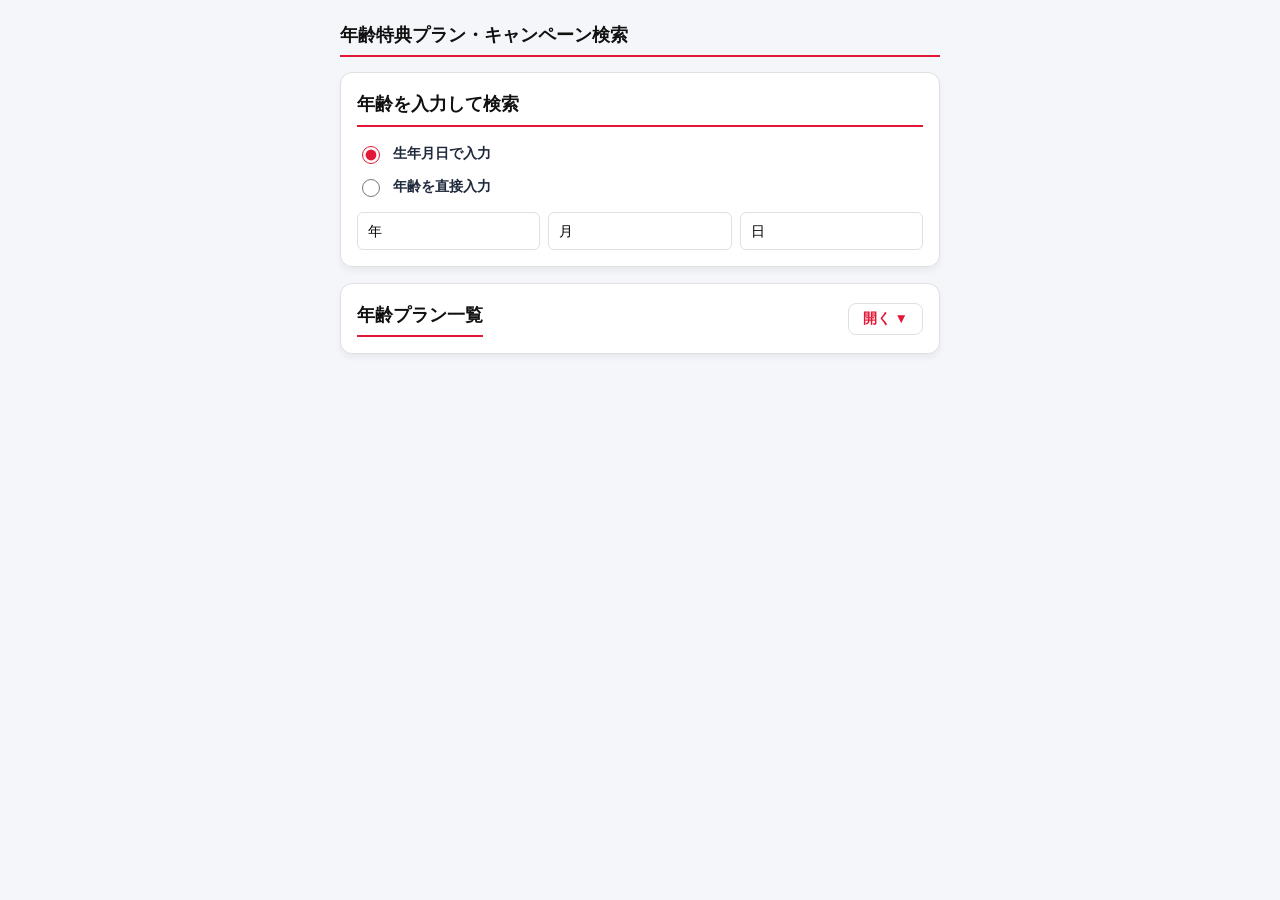
==== commit e0f7b17e: "Update age.html" ====
--- a/age.html
+++ b/age.html
@@ -173,6 +173,29 @@
     }
     h1 {
       margin-top: 40px;
+    }
+
+    .age-overview-header {
+      display: flex;
+      align-items: center;
+      justify-content: space-between;
+      gap: 10px;
+    }
+
+    .age-overview-header h2 {
+      margin: 0;
+    }
+
+    .age-overview-toggle-btn {
+      flex-shrink: 0;
+      border: 1px solid var(--border-color);
+      background: #fff;
+      border-radius: 8px;
+      padding: 6px 14px;
+      font-size: 0.85rem;
+      font-weight: 700;
+      color: var(--primary-color);
+      cursor: pointer;
     }
   </style>
 </head>
@@ -213,8 +236,11 @@
     </div>
 
     <div class="card">
-      <h2>年齢プラン一覧</h2>
-      <div id="age-plan-overview-list" class="result-container"></div>
+      <div class="age-overview-header">
+        <h2>年齢プラン一覧</h2>
+        <button type="button" class="age-overview-toggle-btn" id="age-overview-toggle-btn" aria-expanded="false" aria-controls="age-plan-overview-list" onclick="toggleAgePlanOverviewList()">開く ▼</button>
+      </div>
+      <div id="age-plan-overview-list" class="result-container" style="display:none;"></div>
     </div>
 
     <div id="age-results-section" style="display:none;">
@@ -229,8 +255,6 @@
         <div id="age-call-benefit-list"></div>
       </div>
     </div>
-
-    <div id="scroll-bottom-spacer" style="height: 600px;"></div>
   </div>
 
   <script>
@@ -262,7 +286,7 @@
 
     const agePlans = [
       {
-        carrier: "docomo", carrierLabel: "ドコモ", plan: "U15はじめてスマホプラン",
+        carrier: "docomo", carrierLabel: "docomo", plan: "U15はじめてスマホプラン",
         ageMin: 0, ageMax: 15, ageLabel: "15歳以下",
         strages: [{ giga: "5GB", price: 1815 }, { giga: "10GB", price: 2695 }],
         discounts: { family: [], card: [{ tier: 1, value: 187 }], net: null },
@@ -270,7 +294,7 @@
         memo: "最大12ヶ月間dポイント（500/1000）還元<br>家族間通話無料<br>みんなドコモ割カウント対象"
       },
       {
-        carrier: "docomo", carrierLabel: "ドコモ", plan: "ドコモU22割",
+        carrier: "docomo", carrierLabel: "docomo", plan: "ドコモU22割",
         ageMin: 0, ageMax: 22, ageLabel: "22歳以下",
         strages: [{ giga: "~28GB", price: 2970 }, { giga: "28~30GB", price: 2970 }, { giga: "30GB~", price: 7898 }],
         discounts: { family: [{ tier: 1, value: 550 }, { tier: 2, value: 1210 }], card: [{ tier: 1, value: 220 }, { tier: 2, value: 550 }], net: 1210 },
@@ -278,7 +302,7 @@
         memo: "7ヶ月以降通常ドコモMAX<br>家族間通話無料<br>みんなドコモ割カウント対象"
       },
       {
-        carrier: "docomo", carrierLabel: "ドコモ", plan: "ドコモU29割",
+        carrier: "docomo", carrierLabel: "docomo", plan: "ドコモU29割",
         ageMin: 23, ageMax: 29, ageLabel: "23~29歳",
         strages: [{ giga: "~28GB", price: 2970 }, { giga: "28~30GB", price: 2970 }, { giga: "30GB~", price: 7898 }],
         discounts: { family: [{ tier: 1, value: 550 }, { tier: 2, value: 1210 }], card: [{ tier: 1, value: 220 }, { tier: 2, value: 550 }], net: 1210 },
@@ -586,6 +610,16 @@
     function renderPlanOverviewList() {
       document.getElementById('age-plan-overview-list').innerHTML =
         agePlans.map((p, idx) => renderPlanOverviewCard(p, idx)).join('');
+    }
+
+    // 「年齢プラン一覧」全体の開閉ボタン
+    function toggleAgePlanOverviewList() {
+      const list = document.getElementById('age-plan-overview-list');
+      const btn = document.getElementById('age-overview-toggle-btn');
+      const isOpen = list.style.display !== 'none';
+      list.style.display = isOpen ? 'none' : '';
+      btn.textContent = isOpen ? '開く ▼' : '閉じる ▲';
+      btn.setAttribute('aria-expanded', String(!isOpen));
     }
 
     function togglePlanCard(idx) {
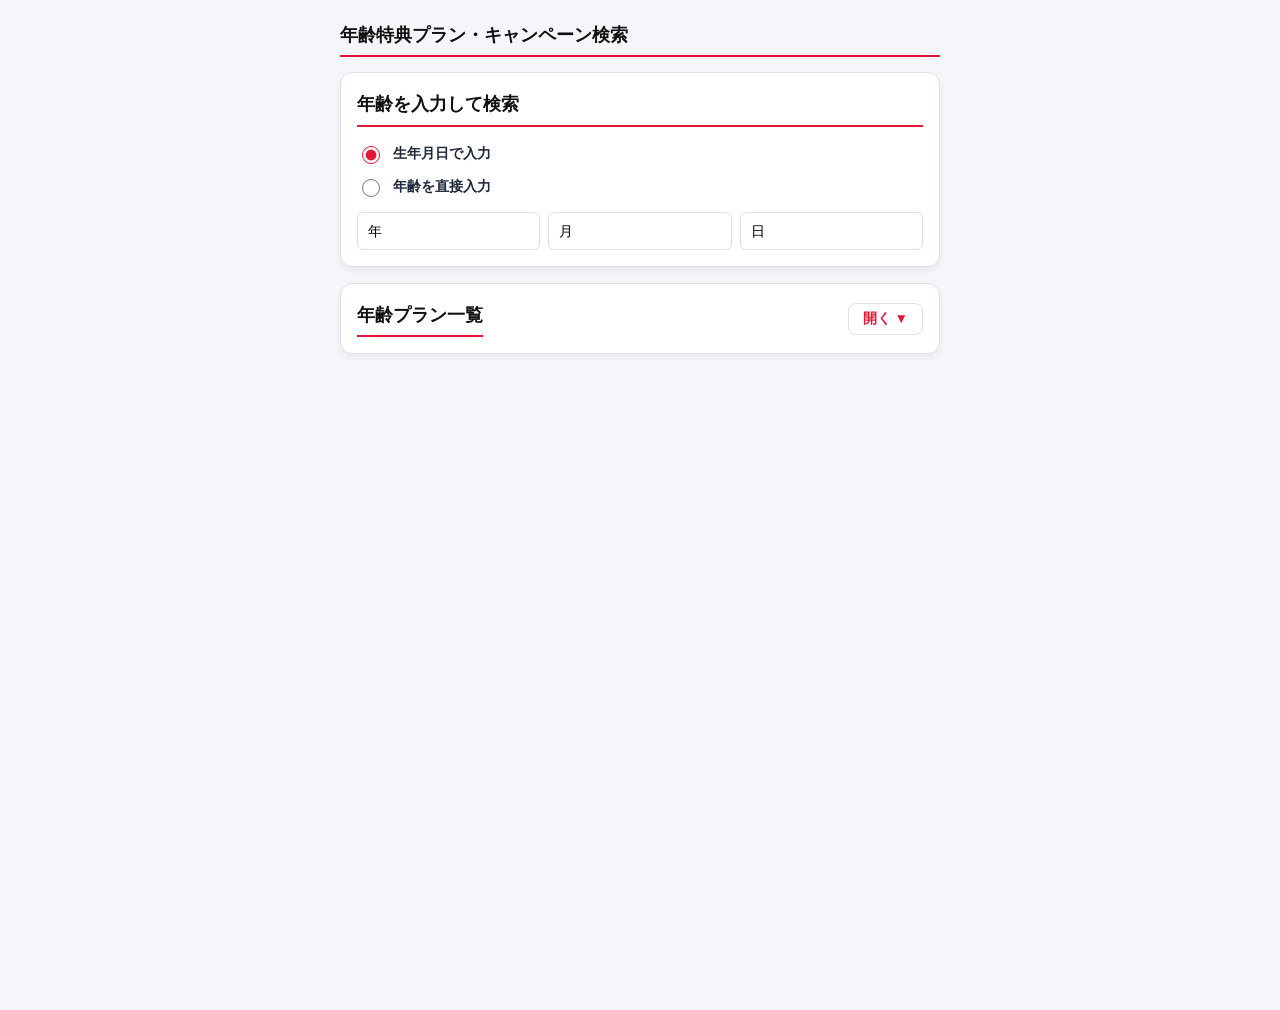
==== commit 8fe6553b: "Merge remote-tracking branch 'origin/main' # Conflicts: #	age.html #	works.html" ====
--- a/age.html
+++ b/age.html
@@ -255,6 +255,8 @@
         <div id="age-call-benefit-list"></div>
       </div>
     </div>
+
+    <div id="scroll-bottom-spacer" style="height: 600px;"></div>
   </div>
 
   <script>
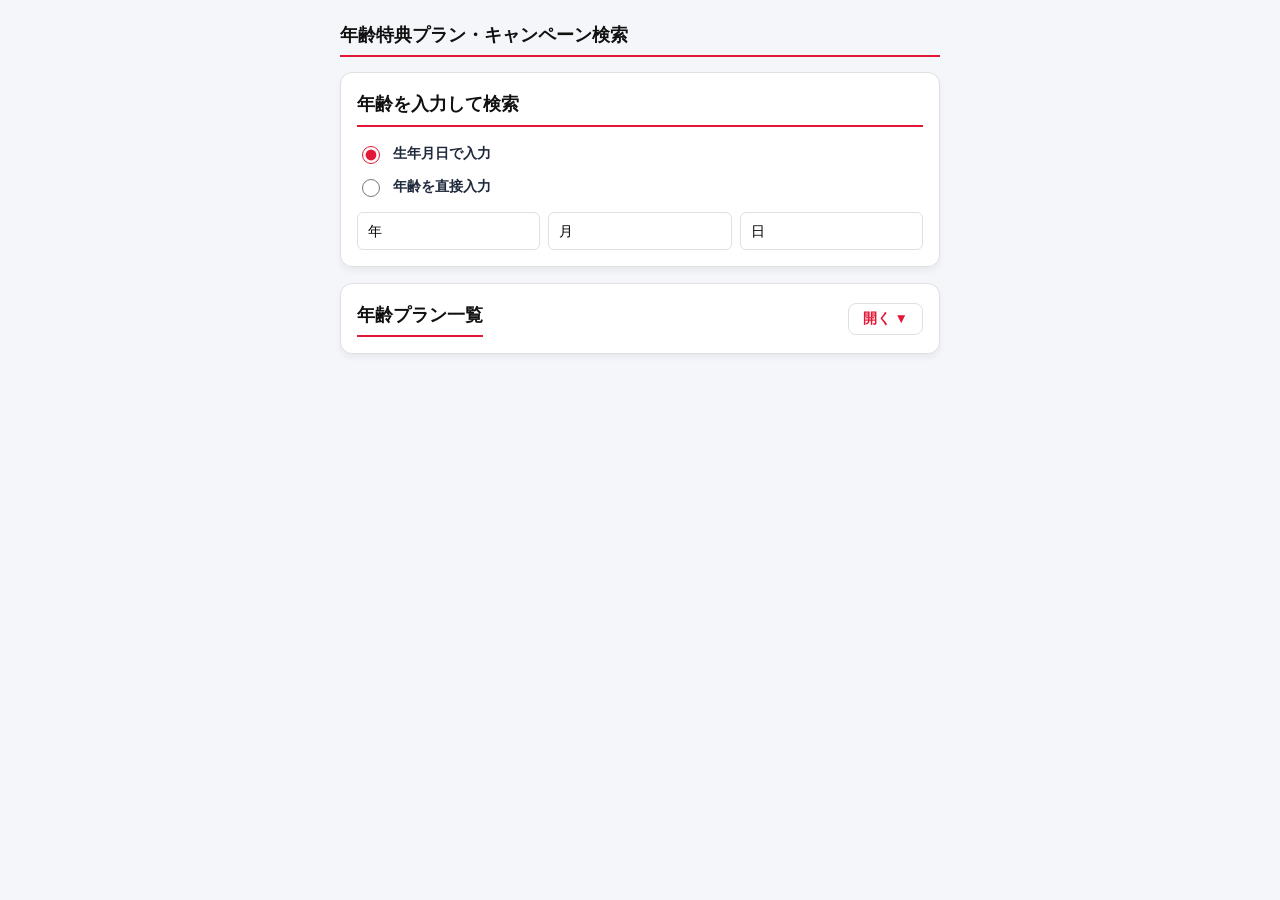
==== commit 785b6642: "Restore local WIP: remove stale scroll spacer, add discount-toggle validation age.html: remove the l" ====
--- a/age.html
+++ b/age.html
@@ -255,8 +255,6 @@
         <div id="age-call-benefit-list"></div>
       </div>
     </div>
-
-    <div id="scroll-bottom-spacer" style="height: 600px;"></div>
   </div>
 
   <script>
